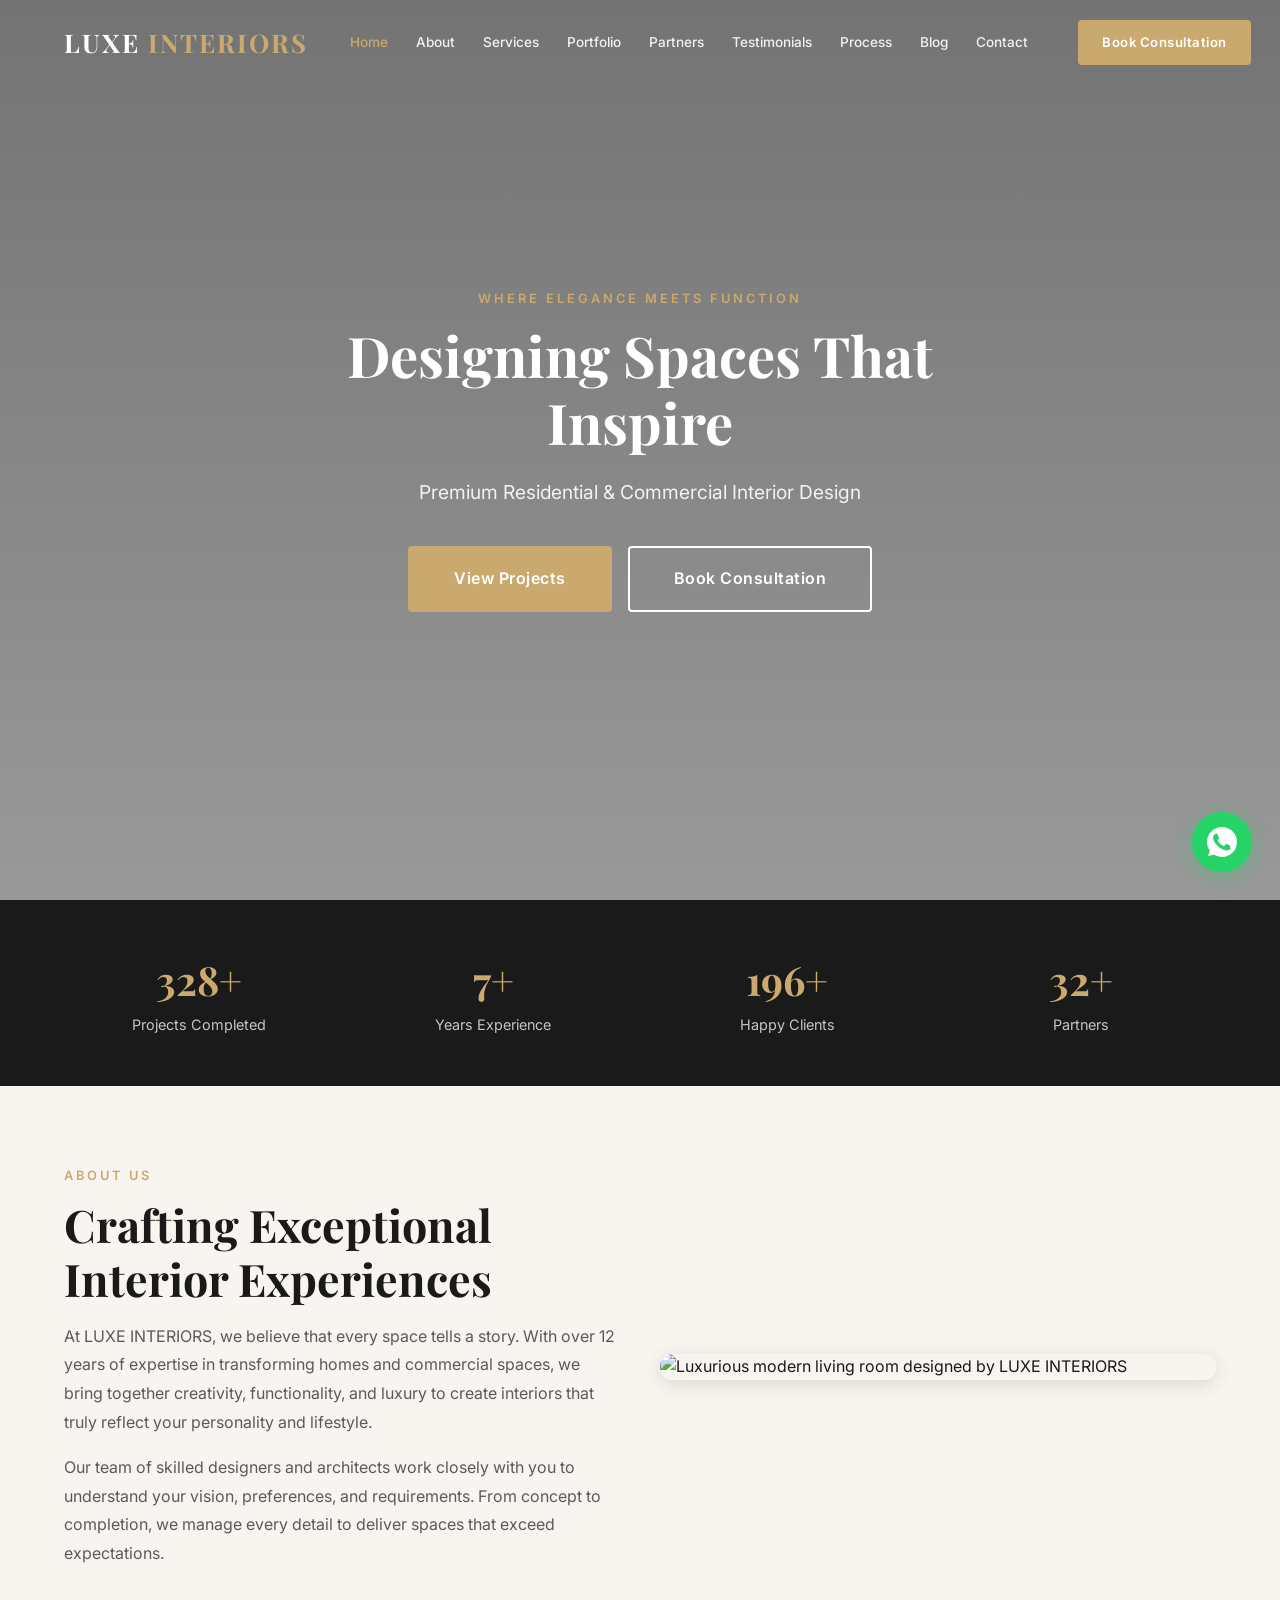
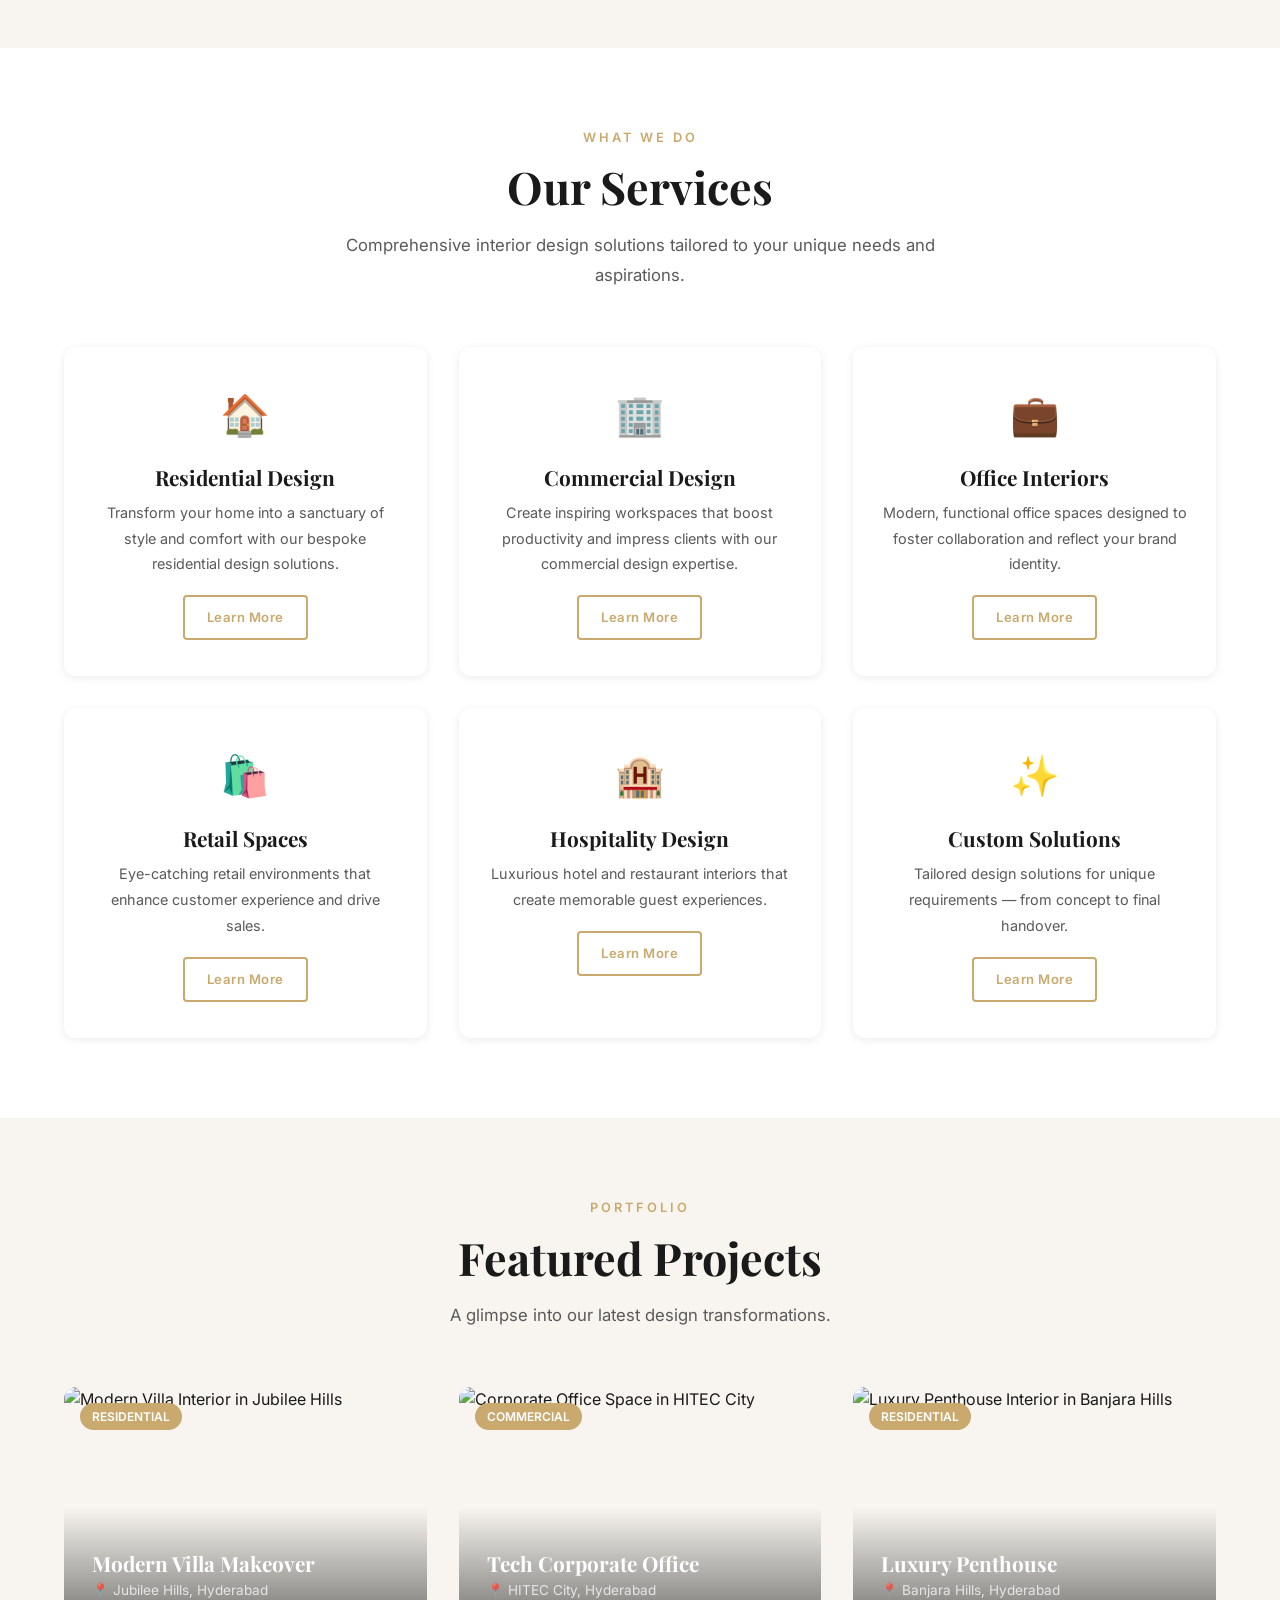
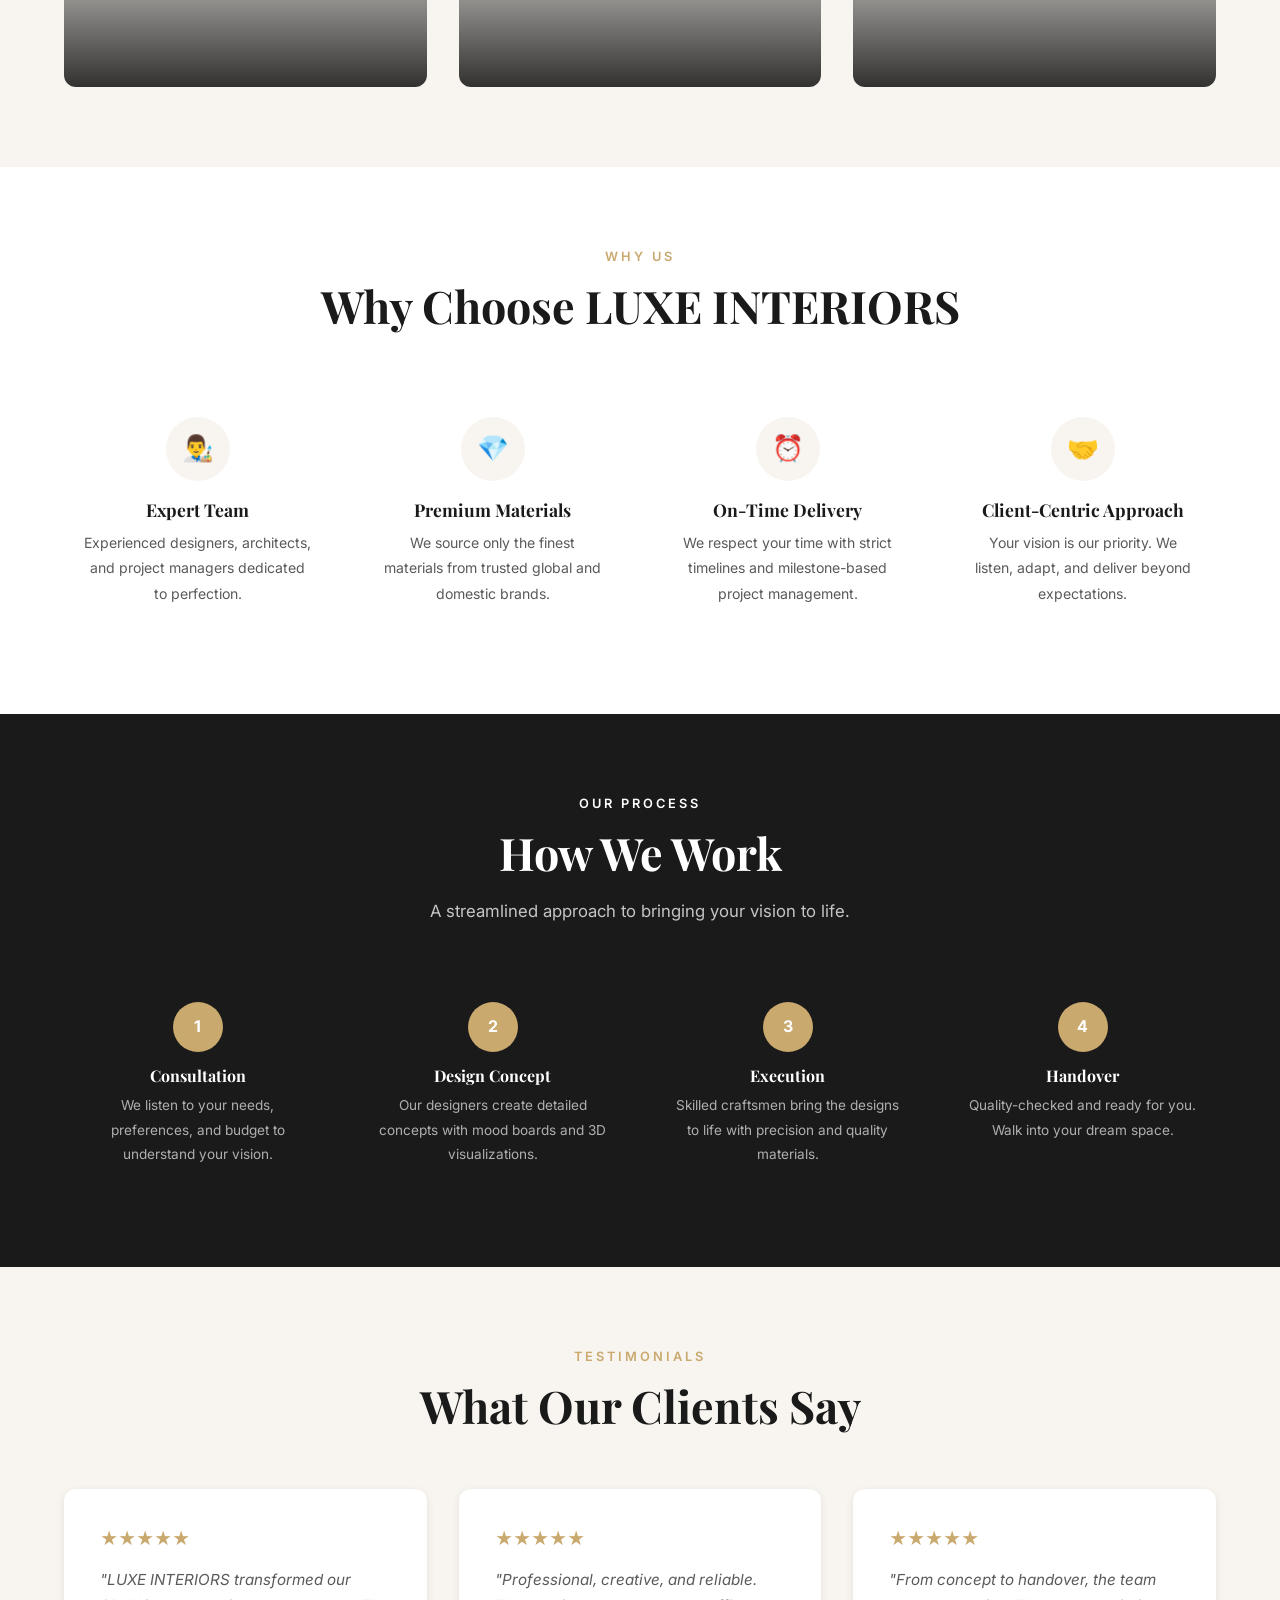
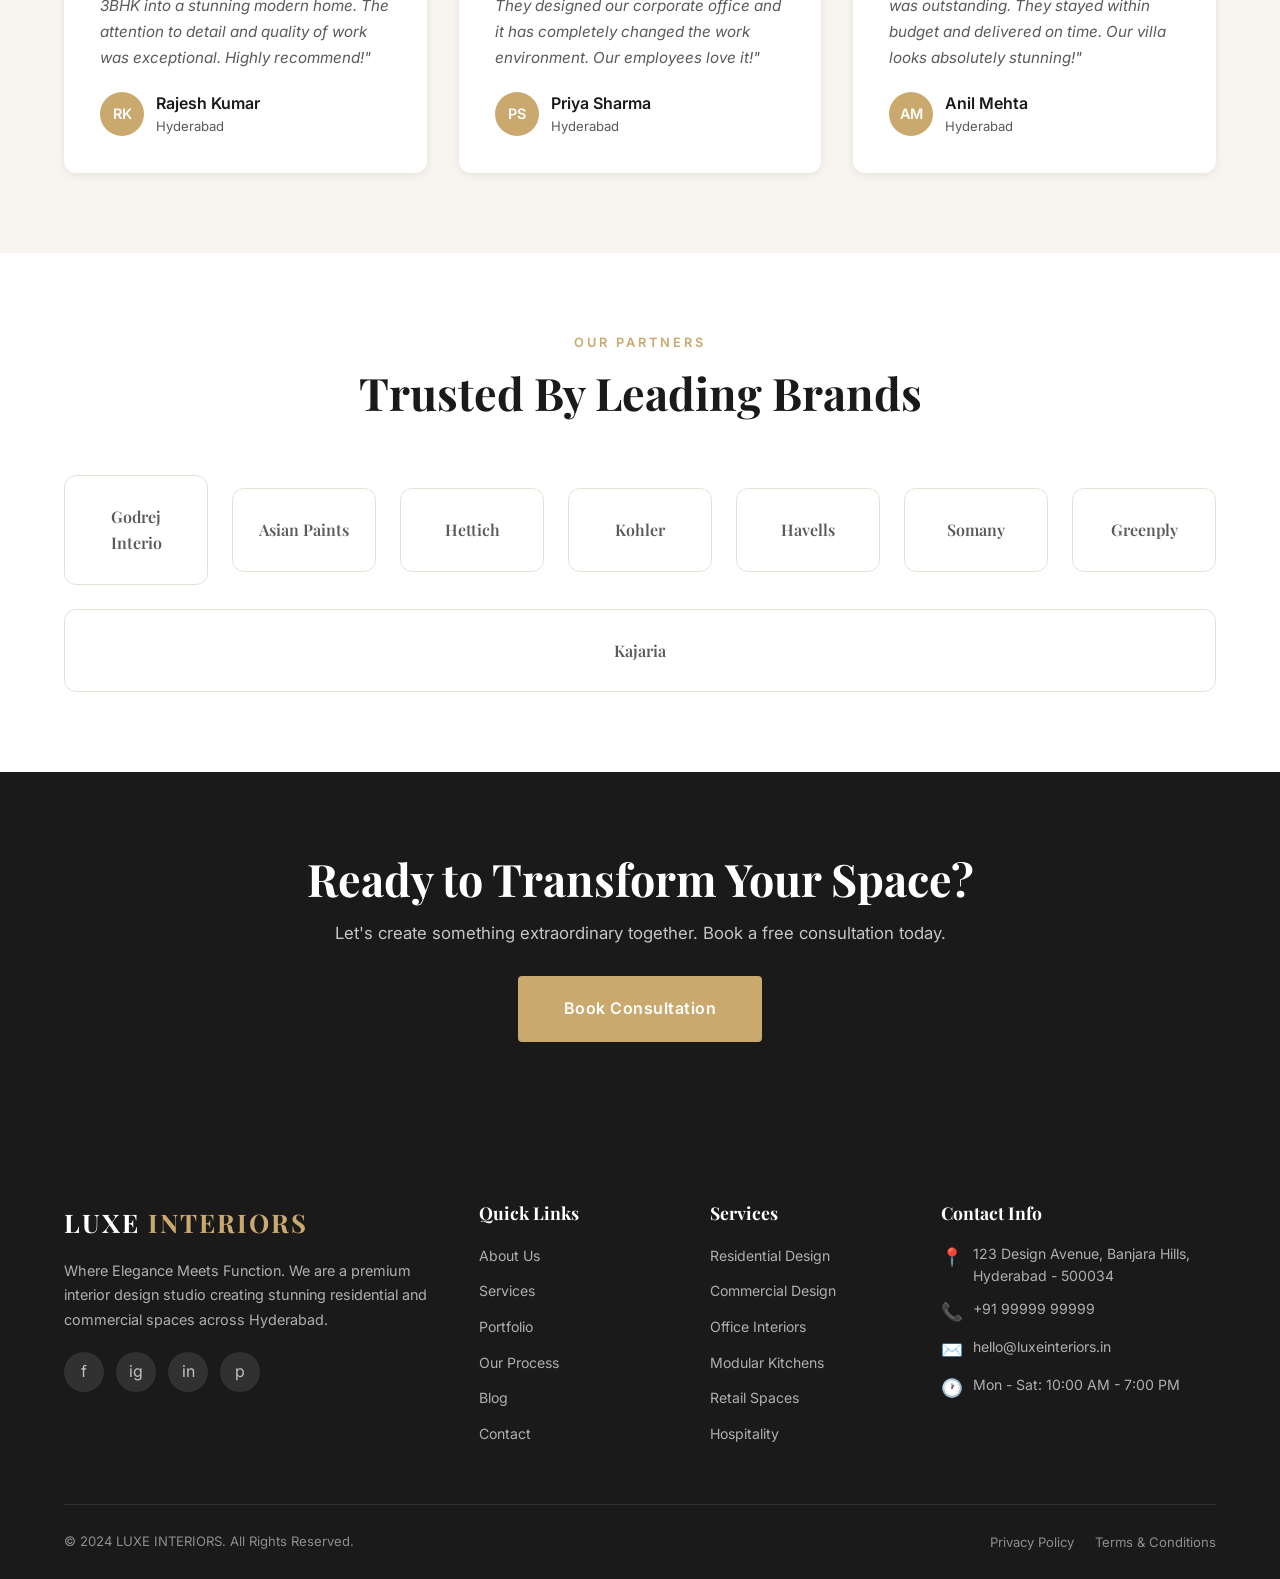
==== index.html @ 4fe80fe9 "initial files" ====
<!DOCTYPE html>
<html lang="en">
<head>
  <meta charset="UTF-8">
  <meta name="viewport" content="width=device-width, initial-scale=1.0">
  <title>LUXE INTERIORS — Premium Interior Design Studio</title>
  <meta name="description" content="LUXE INTERIORS — Premium residential and commercial interior design services in Hyderabad. Where Elegance Meets Function.">
  <meta property="og:title" content="LUXE INTERIORS — Premium Interior Design Studio">
  <meta property="og:description" content="Premium residential and commercial interior design services in Hyderabad. Where Elegance Meets Function.">
  <meta property="og:image" content="https://images.unsplash.com/photo-1600210492486-724fe5c67fb0?w=1200">
  <link rel="stylesheet" href="css/style.css">
  <link rel="stylesheet" href="css/animations.css">
</head>
<body>
  <!-- Header -->
  <header class="site-header">
    <div class="container header-inner">
      <a href="index.html" class="logo">LUXE <span>INTERIORS</span></a>
      <nav class="main-nav" id="mainNav">
        <a href="index.html" class="nav-link">Home</a>
        <a href="about.html" class="nav-link">About</a>
        <a href="services.html" class="nav-link">Services</a>
        <a href="portfolio.html" class="nav-link">Portfolio</a>
        <a href="partners.html" class="nav-link">Partners</a>
        <a href="testimonials.html" class="nav-link">Testimonials</a>
        <a href="process.html" class="nav-link">Process</a>
        <a href="blog.html" class="nav-link">Blog</a>
        <a href="contact.html" class="nav-link">Contact</a>
      </nav>
      <a href="book-consultation.html" class="btn btn-primary btn-sm nav-cta">Book Consultation</a>
      <div class="hamburger" id="hamburger">
        <span></span><span></span><span></span>
      </div>
    </div>
    <div class="nav-overlay" id="navOverlay"></div>
  </header>

  <main>
    <!-- Hero Section -->
    <section class="hero" style="background-image: url('https://images.unsplash.com/photo-1600210492486-724fe5c67fb0?w=1600&q=80');">
      <div class="hero-overlay"></div>
      <div class="hero-content">
        <span class="section-label">Where Elegance Meets Function</span>
        <h1>Designing Spaces That Inspire</h1>
        <p>Premium Residential & Commercial Interior Design</p>
        <div class="hero-btns">
          <a href="portfolio.html" class="btn btn-primary btn-lg">View Projects</a>
          <a href="book-consultation.html" class="btn btn-secondary btn-lg">Book Consultation</a>
        </div>
      </div>
    </section>

    <!-- Stats Bar -->
    <section class="stats-bar">
      <div class="container">
        <div class="stats-grid">
          <div class="stat-item fade-in">
            <span class="stat-number counter" data-target="500" data-suffix="+">0</span>
            <span class="stat-label">Projects Completed</span>
          </div>
          <div class="stat-item fade-in delay-1">
            <span class="stat-number counter" data-target="12" data-suffix="+">0</span>
            <span class="stat-label">Years Experience</span>
          </div>
          <div class="stat-item fade-in delay-2">
            <span class="stat-number counter" data-target="300" data-suffix="+">0</span>
            <span class="stat-label">Happy Clients</span>
          </div>
          <div class="stat-item fade-in delay-3">
            <span class="stat-number counter" data-target="50" data-suffix="+">0</span>
            <span class="stat-label">Partners</span>
          </div>
        </div>
      </div>
    </section>

    <!-- Company Intro -->
    <section class="section section--light">
      <div class="container">
        <div class="grid-2" style="align-items: center;">
          <div class="fade-in-left">
            <span class="section-label">About Us</span>
            <h2 class="section-title">Crafting Exceptional Interior Experiences</h2>
            <p style="margin-bottom: 16px;">At LUXE INTERIORS, we believe that every space tells a story. With over 12 years of expertise in transforming homes and commercial spaces, we bring together creativity, functionality, and luxury to create interiors that truly reflect your personality and lifestyle.</p>
            <p>Our team of skilled designers and architects work closely with you to understand your vision, preferences, and requirements. From concept to completion, we manage every detail to deliver spaces that exceed expectations.</p>
          </div>
          <div class="fade-in-right">
            <img src="https://images.unsplash.com/photo-1618221195710-dd6b41faaea6?w=800&q=80" alt="Luxurious modern living room designed by LUXE INTERIORS" style="border-radius: 12px; box-shadow: var(--shadow-md);">
          </div>
        </div>
      </div>
    </section>

    <!-- Services Overview -->
    <section class="section">
      <div class="container">
        <div class="section-header text-center fade-in">
          <span class="section-label">What We Do</span>
          <h2 class="section-title">Our Services</h2>
          <p class="section-subtitle" style="margin: 0 auto;">Comprehensive interior design solutions tailored to your unique needs and aspirations.</p>
        </div>
        <div class="grid-3">
          <div class="card service-card fade-in delay-1">
            <span class="icon">🏠</span>
            <h4>Residential Design</h4>
            <p>Transform your home into a sanctuary of style and comfort with our bespoke residential design solutions.</p>
            <a href="services.html" class="btn btn-outline btn-sm">Learn More</a>
          </div>
          <div class="card service-card fade-in delay-2">
            <span class="icon">🏢</span>
            <h4>Commercial Design</h4>
            <p>Create inspiring workspaces that boost productivity and impress clients with our commercial design expertise.</p>
            <a href="services.html" class="btn btn-outline btn-sm">Learn More</a>
          </div>
          <div class="card service-card fade-in delay-3">
            <span class="icon">💼</span>
            <h4>Office Interiors</h4>
            <p>Modern, functional office spaces designed to foster collaboration and reflect your brand identity.</p>
            <a href="services.html" class="btn btn-outline btn-sm">Learn More</a>
          </div>
          <div class="card service-card fade-in delay-1">
            <span class="icon">🛍️</span>
            <h4>Retail Spaces</h4>
            <p>Eye-catching retail environments that enhance customer experience and drive sales.</p>
            <a href="services.html" class="btn btn-outline btn-sm">Learn More</a>
          </div>
          <div class="card service-card fade-in delay-2">
            <span class="icon">🏨</span>
            <h4>Hospitality Design</h4>
            <p>Luxurious hotel and restaurant interiors that create memorable guest experiences.</p>
            <a href="services.html" class="btn btn-outline btn-sm">Learn More</a>
          </div>
          <div class="card service-card fade-in delay-3">
            <span class="icon">✨</span>
            <h4>Custom Solutions</h4>
            <p>Tailored design solutions for unique requirements — from concept to final handover.</p>
            <a href="services.html" class="btn btn-outline btn-sm">Learn More</a>
          </div>
        </div>
      </div>
    </section>

    <!-- Featured Projects -->
    <section class="section section--light">
      <div class="container">
        <div class="section-header text-center fade-in">
          <span class="section-label">Portfolio</span>
          <h2 class="section-title">Featured Projects</h2>
          <p class="section-subtitle" style="margin: 0 auto;">A glimpse into our latest design transformations.</p>
        </div>
        <div class="grid-3">
          <div class="portfolio-card fade-in delay-1">
            <img src="https://images.unsplash.com/photo-1600607687939-ce8a6c25118c?w=800&q=80" alt="Modern Villa Interior in Jubilee Hills">
            <div class="portfolio-overlay">
              <span class="badge">Residential</span>
              <h4>Modern Villa Makeover</h4>
              <span class="location">📍 Jubilee Hills, Hyderabad</span>
              <a href="portfolio.html" class="btn btn-primary btn-sm view-btn">View Details</a>
            </div>
          </div>
          <div class="portfolio-card fade-in delay-2">
            <img src="https://images.unsplash.com/photo-1497366216548-37526070297c?w=800&q=80" alt="Corporate Office Space in HITEC City">
            <div class="portfolio-overlay">
              <span class="badge">Commercial</span>
              <h4>Tech Corporate Office</h4>
              <span class="location">📍 HITEC City, Hyderabad</span>
              <a href="portfolio.html" class="btn btn-primary btn-sm view-btn">View Details</a>
            </div>
          </div>
          <div class="portfolio-card fade-in delay-3">
            <img src="https://images.unsplash.com/photo-1600566753190-17f0baa2a6c3?w=800&q=80" alt="Luxury Penthouse Interior in Banjara Hills">
            <div class="portfolio-overlay">
              <span class="badge">Residential</span>
              <h4>Luxury Penthouse</h4>
              <span class="location">📍 Banjara Hills, Hyderabad</span>
              <a href="portfolio.html" class="btn btn-primary btn-sm view-btn">View Details</a>
            </div>
          </div>
        </div>
      </div>
    </section>

    <!-- Why Choose Us -->
    <section class="section">
      <div class="container">
        <div class="section-header text-center fade-in">
          <span class="section-label">Why Us</span>
          <h2 class="section-title">Why Choose LUXE INTERIORS</h2>
        </div>
        <div class="grid-4">
          <div class="feature-item fade-in delay-1">
            <div class="icon">👨‍🎨</div>
            <h4>Expert Team</h4>
            <p>Experienced designers, architects, and project managers dedicated to perfection.</p>
          </div>
          <div class="feature-item fade-in delay-2">
            <div class="icon">💎</div>
            <h4>Premium Materials</h4>
            <p>We source only the finest materials from trusted global and domestic brands.</p>
          </div>
          <div class="feature-item fade-in delay-3">
            <div class="icon">⏰</div>
            <h4>On-Time Delivery</h4>
            <p>We respect your time with strict timelines and milestone-based project management.</p>
          </div>
          <div class="feature-item fade-in delay-4">
            <div class="icon">🤝</div>
            <h4>Client-Centric Approach</h4>
            <p>Your vision is our priority. We listen, adapt, and deliver beyond expectations.</p>
          </div>
        </div>
      </div>
    </section>

    <!-- Process Teaser -->
    <section class="section section--dark">
      <div class="container">
        <div class="section-header text-center fade-in">
          <span class="section-label">Our Process</span>
          <h2 class="section-title" style="color: #fff;">How We Work</h2>
          <p class="section-subtitle" style="margin: 0 auto; color: rgba(255,255,255,0.75);">A streamlined approach to bringing your vision to life.</p>
        </div>
        <div class="grid-4">
          <div class="process-step fade-in delay-1">
            <div class="step-number">1</div>
            <h4>Consultation</h4>
            <p>We listen to your needs, preferences, and budget to understand your vision.</p>
          </div>
          <div class="process-step fade-in delay-2">
            <div class="step-number">2</div>
            <h4>Design Concept</h4>
            <p>Our designers create detailed concepts with mood boards and 3D visualizations.</p>
          </div>
          <div class="process-step fade-in delay-3">
            <div class="step-number">3</div>
            <h4>Execution</h4>
            <p>Skilled craftsmen bring the designs to life with precision and quality materials.</p>
          </div>
          <div class="process-step fade-in delay-4">
            <div class="step-number">4</div>
            <h4>Handover</h4>
            <p>Quality-checked and ready for you. Walk into your dream space.</p>
          </div>
        </div>
      </div>
    </section>

    <!-- Testimonials -->
    <section class="section section--light">
      <div class="container">
        <div class="section-header text-center fade-in">
          <span class="section-label">Testimonials</span>
          <h2 class="section-title">What Our Clients Say</h2>
        </div>
        <div class="grid-3">
          <div class="card testimonial-card fade-in delay-1">
            <div class="stars">★★★★★</div>
            <p class="review-text">"LUXE INTERIORS transformed our 3BHK into a stunning modern home. The attention to detail and quality of work was exceptional. Highly recommend!"</p>
            <div class="client-info">
              <div class="client-avatar">RK</div>
              <div>
                <div class="client-name">Rajesh Kumar</div>
                <div class="client-city">Hyderabad</div>
              </div>
            </div>
          </div>
          <div class="card testimonial-card fade-in delay-2">
            <div class="stars">★★★★★</div>
            <p class="review-text">"Professional, creative, and reliable. They designed our corporate office and it has completely changed the work environment. Our employees love it!"</p>
            <div class="client-info">
              <div class="client-avatar">PS</div>
              <div>
                <div class="client-name">Priya Sharma</div>
                <div class="client-city">Hyderabad</div>
              </div>
            </div>
          </div>
          <div class="card testimonial-card fade-in delay-3">
            <div class="stars">★★★★★</div>
            <p class="review-text">"From concept to handover, the team was outstanding. They stayed within budget and delivered on time. Our villa looks absolutely stunning!"</p>
            <div class="client-info">
              <div class="client-avatar">AM</div>
              <div>
                <div class="client-name">Anil Mehta</div>
                <div class="client-city">Hyderabad</div>
              </div>
            </div>
          </div>
        </div>
      </div>
    </section>

    <!-- Partners Row -->
    <section class="section">
      <div class="container">
        <div class="section-header text-center fade-in">
          <span class="section-label">Our Partners</span>
          <h2 class="section-title">Trusted By Leading Brands</h2>
        </div>
        <div class="partners-row fade-in">
          <div class="partner-logo">Godrej Interio</div>
          <div class="partner-logo">Asian Paints</div>
          <div class="partner-logo">Hettich</div>
          <div class="partner-logo">Kohler</div>
          <div class="partner-logo">Havells</div>
          <div class="partner-logo">Somany</div>
          <div class="partner-logo">Greenply</div>
          <div class="partner-logo">Kajaria</div>
        </div>
      </div>
    </section>

    <!-- Final CTA -->
    <section class="cta-banner">
      <div class="container fade-in">
        <h2>Ready to Transform Your Space?</h2>
        <p>Let's create something extraordinary together. Book a free consultation today.</p>
        <a href="book-consultation.html" class="btn btn-primary btn-lg">Book Consultation</a>
      </div>
    </section>
  </main>

  <!-- Footer -->
  <footer class="site-footer">
    <div class="container">
      <div class="footer-grid">
        <div class="footer-col">
          <a href="index.html" class="logo" style="display:inline-block; margin-bottom:16px;">LUXE <span>INTERIORS</span></a>
          <p>Where Elegance Meets Function. We are a premium interior design studio creating stunning residential and commercial spaces across Hyderabad.</p>
          <div class="social-links">
            <a href="#" aria-label="Facebook">f</a>
            <a href="#" aria-label="Instagram">ig</a>
            <a href="#" aria-label="LinkedIn">in</a>
            <a href="#" aria-label="Pinterest">p</a>
          </div>
        </div>
        <div class="footer-col">
          <h4>Quick Links</h4>
          <ul>
            <li><a href="about.html">About Us</a></li>
            <li><a href="services.html">Services</a></li>
            <li><a href="portfolio.html">Portfolio</a></li>
            <li><a href="process.html">Our Process</a></li>
            <li><a href="blog.html">Blog</a></li>
            <li><a href="contact.html">Contact</a></li>
          </ul>
        </div>
        <div class="footer-col">
          <h4>Services</h4>
          <ul>
            <li><a href="services.html">Residential Design</a></li>
            <li><a href="services.html">Commercial Design</a></li>
            <li><a href="services.html">Office Interiors</a></li>
            <li><a href="services.html">Modular Kitchens</a></li>
            <li><a href="services.html">Retail Spaces</a></li>
            <li><a href="services.html">Hospitality</a></li>
          </ul>
        </div>
        <div class="footer-col">
          <h4>Contact Info</h4>
          <ul class="footer-contact">
            <li><span class="icon">📍</span> 123 Design Avenue, Banjara Hills, Hyderabad - 500034</li>
            <li><span class="icon">📞</span> +91 99999 99999</li>
            <li><span class="icon">✉️</span> hello@luxeinteriors.in</li>
            <li><span class="icon">🕐</span> Mon - Sat: 10:00 AM - 7:00 PM</li>
          </ul>
        </div>
      </div>
      <div class="footer-bottom">
        <p>&copy; 2024 LUXE INTERIORS. All Rights Reserved.</p>
        <div>
          <a href="#">Privacy Policy</a> &nbsp;|&nbsp; <a href="#">Terms & Conditions</a>
        </div>
      </div>
    </div>
  </footer>

  <!-- WhatsApp Float -->
  <a href="https://wa.me/919999999999?text=Hello%2C%20I'm%20interested%20in%20your%20interior%20design%20services%20and%20would%20like%20to%20schedule%20a%20consultation." class="whatsapp-float" target="_blank" rel="noopener" aria-label="Chat on WhatsApp">
    <svg viewBox="0 0 32 32" xmlns="http://www.w3.org/2000/svg"><path d="M16.004 0h-.008C7.174 0 0 7.176 0 16c0 3.5 1.128 6.744 3.046 9.378L1.054 31.29l6.118-1.958A15.9 15.9 0 0016.004 32C24.826 32 32 24.822 32 16S24.826 0 16.004 0zm9.312 22.594c-.39 1.1-1.932 2.014-3.168 2.28-.846.18-1.95.324-5.67-1.218-4.762-1.972-7.828-6.81-8.066-7.124-.228-.314-1.924-2.562-1.924-4.888 0-2.326 1.218-3.47 1.65-3.942.39-.426 1.024-.618 1.63-.618.196 0 .372.01.53.018.468.02.702.048 1.01.782.39.918 1.338 3.264 1.454 3.502.118.238.236.554.078.868-.148.324-.278.468-.516.74-.238.272-.464.48-.702.774-.216.256-.46.53-.196.998.264.46 1.174 1.936 2.52 3.136 1.734 1.544 3.196 2.024 3.648 2.252.352.176.77.148 1.044-.138.346-.362.774-.962 1.21-1.554.31-.424.702-.478 1.092-.324.396.148 2.506 1.18 2.936 1.396.43.216.716.324.82.504.104.18.104 1.05-.286 2.15z"/></svg>
  </a>

  <script src="js/main.js"></script>
</body>
</html>
---- css/style.css ----
/* ============================================================
   LUXE INTERIORS — Global Stylesheet
   ============================================================ */

/* Google Fonts */
@import url('https://fonts.googleapis.com/css2?family=Playfair+Display:ital,wght@0,400;0,600;0,700;1,400&family=Inter:wght@300;400;500;600;700&display=swap');

/* ============================================================
   CSS Custom Properties
   ============================================================ */
:root {
  --color-white: #FFFFFF;
  --color-primary-text: #1a1a1a;
  --color-secondary-text: #5a5a5a;
  --color-accent: #C9A96E;
  --color-accent-dark: #b8924f;
  --color-light-bg: #F8F5F0;
  --color-dark-bg: #1a1a1a;
  --color-dark-bg-2: #2a2a2a;
  --color-border: #e8e0d5;
  --color-success: #2d7a47;
  --color-error: #c0392b;

  --font-heading: 'Playfair Display', serif;
  --font-body: 'Inter', sans-serif;

  --shadow-sm: 0 2px 8px rgba(0,0,0,0.08);
  --shadow-md: 0 4px 20px rgba(0,0,0,0.12);
  --shadow-lg: 0 8px 40px rgba(0,0,0,0.16);

  --radius-sm: 4px;
  --radius-md: 12px;
  --radius-lg: 20px;

  --transition: all 0.3s ease;
  --transition-slow: all 0.5s ease;

  --section-padding: 80px 0;
  --section-padding-mobile: 50px 0;

  --container-max: 1200px;
  --container-padding: 0 24px;
}

/* ============================================================
   Reset & Normalize
   ============================================================ */
*, *::before, *::after {
  box-sizing: border-box;
  margin: 0;
  padding: 0;
}

html {
  scroll-behavior: smooth;
  font-size: 16px;
}

body {
  font-family: var(--font-body);
  color: var(--color-primary-text);
  background-color: var(--color-white);
  line-height: 1.6;
  -webkit-font-smoothing: antialiased;
  -moz-osx-font-smoothing: grayscale;
}

img {
  max-width: 100%;
  height: auto;
  display: block;
}

a {
  text-decoration: none;
  color: inherit;
  transition: var(--transition);
}

ul, ol {
  list-style: none;
}

button {
  cursor: pointer;
  border: none;
  background: none;
  font-family: var(--font-body);
}

input, textarea, select {
  font-family: var(--font-body);
}

/* ============================================================
   Typography
   ============================================================ */
h1, h2, h3, h4, h5, h6 {
  font-family: var(--font-heading);
  line-height: 1.2;
  color: var(--color-primary-text);
}

h1 { font-size: clamp(2.2rem, 5vw, 3.5rem); }
h2 { font-size: clamp(1.8rem, 3.5vw, 2.8rem); }
h3 { font-size: clamp(1.3rem, 2.5vw, 1.8rem); }
h4 { font-size: 1.3rem; }
h5 { font-size: 1.1rem; }

p {
  color: var(--color-secondary-text);
  line-height: 1.8;
}

.section-label {
  font-family: var(--font-body);
  font-size: 0.8rem;
  font-weight: 600;
  letter-spacing: 3px;
  text-transform: uppercase;
  color: var(--color-accent);
  display: block;
  margin-bottom: 12px;
}

.section-title {
  font-family: var(--font-heading);
  margin-bottom: 16px;
}

.section-subtitle {
  font-size: 1.05rem;
  color: var(--color-secondary-text);
  max-width: 600px;
  line-height: 1.8;
}

.text-center {
  text-align: center;
}

.text-white {
  color: var(--color-white) !important;
}

.text-accent {
  color: var(--color-accent);
}

/* ============================================================
   Layout Utilities
   ============================================================ */
.container {
  max-width: var(--container-max);
  margin: 0 auto;
  padding: var(--container-padding);
}

.section {
  padding: var(--section-padding);
}

.section--light {
  background-color: var(--color-light-bg);
}

.section--dark {
  background-color: var(--color-dark-bg);
}

.section--dark h1,
.section--dark h2,
.section--dark h3,
.section--dark h4,
.section--dark p,
.section--dark .section-label {
  color: var(--color-white);
}

.section--dark p {
  color: rgba(255,255,255,0.75);
}

.section-header {
  margin-bottom: 56px;
}

.grid-2 { display: grid; grid-template-columns: repeat(2, 1fr); gap: 40px; }
.grid-3 { display: grid; grid-template-columns: repeat(3, 1fr); gap: 32px; }
.grid-4 { display: grid; grid-template-columns: repeat(4, 1fr); gap: 28px; }
.grid-6 { display: grid; grid-template-columns: repeat(6, 1fr); gap: 24px; }

.flex { display: flex; }
.flex-center { display: flex; align-items: center; justify-content: center; }
.flex-between { display: flex; align-items: center; justify-content: space-between; }

/* ============================================================
   Buttons
   ============================================================ */
.btn {
  display: inline-flex;
  align-items: center;
  gap: 8px;
  padding: 14px 32px;
  border-radius: var(--radius-sm);
  font-size: 0.9rem;
  font-weight: 600;
  letter-spacing: 0.5px;
  transition: var(--transition);
  cursor: pointer;
  border: 2px solid transparent;
  text-align: center;
  white-space: nowrap;
}

.btn-primary {
  background-color: var(--color-accent);
  color: var(--color-white);
  border-color: var(--color-accent);
}

.btn-primary:hover {
  background-color: var(--color-accent-dark);
  border-color: var(--color-accent-dark);
  transform: translateY(-2px);
  box-shadow: 0 6px 20px rgba(201,169,110,0.35);
}

.btn-secondary {
  background-color: transparent;
  color: var(--color-white);
  border-color: var(--color-white);
}

.btn-secondary:hover {
  background-color: var(--color-white);
  color: var(--color-primary-text);
  transform: translateY(-2px);
}

.btn-outline {
  background-color: transparent;
  color: var(--color-accent);
  border-color: var(--color-accent);
}

.btn-outline:hover {
  background-color: var(--color-accent);
  color: var(--color-white);
  transform: translateY(-2px);
}

.btn-dark {
  background-color: var(--color-dark-bg);
  color: var(--color-white);
  border-color: var(--color-dark-bg);
}

.btn-dark:hover {
  background-color: var(--color-dark-bg-2);
  transform: translateY(-2px);
}

.btn-sm {
  padding: 10px 22px;
  font-size: 0.82rem;
}

.btn-lg {
  padding: 18px 44px;
  font-size: 1rem;
}

/* ============================================================
   Header & Navigation
   ============================================================ */
.site-header {
  position: fixed;
  top: 0;
  left: 0;
  right: 0;
  z-index: 1000;
  padding: 20px 0;
  transition: var(--transition);
  background-color: transparent;
}

.site-header.scrolled {
  background-color: var(--color-white);
  padding: 14px 0;
  box-shadow: var(--shadow-md);
}

.site-header.scrolled .logo {
  color: var(--color-primary-text);
}

.site-header.scrolled .nav-link {
  color: var(--color-primary-text);
}

.site-header.scrolled .nav-link:hover {
  color: var(--color-accent);
}

.header-inner {
  display: flex;
  align-items: center;
  justify-content: space-between;
  gap: 32px;
}

.logo {
  font-family: var(--font-heading);
  font-size: 1.6rem;
  font-weight: 700;
  color: var(--color-white);
  letter-spacing: 2px;
  transition: var(--transition);
  flex-shrink: 0;
}

.logo span {
  color: var(--color-accent);
}

.main-nav {
  display: flex;
  align-items: center;
  gap: 8px;
}

.nav-link {
  font-size: 0.85rem;
  font-weight: 500;
  color: rgba(255,255,255,0.9);
  padding: 6px 10px;
  border-radius: 4px;
  transition: var(--transition);
  white-space: nowrap;
}

.nav-link:hover,
.nav-link.active {
  color: var(--color-accent);
}

.nav-cta {
  margin-left: 8px;
  flex-shrink: 0;
}

.hamburger {
  display: none;
  flex-direction: column;
  gap: 5px;
  cursor: pointer;
  padding: 4px;
  z-index: 1001;
}

.hamburger span {
  display: block;
  width: 25px;
  height: 2px;
  background-color: var(--color-white);
  transition: var(--transition);
  border-radius: 2px;
}

.site-header.scrolled .hamburger span {
  background-color: var(--color-primary-text);
}

.hamburger.open span:nth-child(1) {
  transform: translateY(7px) rotate(45deg);
}

.hamburger.open span:nth-child(2) {
  opacity: 0;
}

.hamburger.open span:nth-child(3) {
  transform: translateY(-7px) rotate(-45deg);
}

/* Mobile Nav */
@media (max-width: 1024px) {
  .hamburger { display: flex; }
  .nav-cta { display: none; }

  .main-nav {
    position: fixed;
    top: 0;
    right: -100%;
    width: min(320px, 85vw);
    height: 100vh;
    background-color: var(--color-white);
    flex-direction: column;
    align-items: flex-start;
    padding: 80px 32px 40px;
    gap: 4px;
    box-shadow: -4px 0 30px rgba(0,0,0,0.15);
    transition: right 0.35s ease;
    z-index: 999;
    overflow-y: auto;
  }

  .main-nav.open {
    right: 0;
  }

  .nav-link {
    color: var(--color-primary-text);
    font-size: 1rem;
    padding: 12px 8px;
    width: 100%;
    border-bottom: 1px solid var(--color-border);
  }

  .nav-overlay {
    display: none;
    position: fixed;
    inset: 0;
    background: rgba(0,0,0,0.5);
    z-index: 998;
  }

  .nav-overlay.open {
    display: block;
  }
}

/* ============================================================
   Hero Sections
   ============================================================ */
.hero {
  position: relative;
  min-height: 100vh;
  display: flex;
  align-items: center;
  justify-content: center;
  text-align: center;
  background-size: cover;
  background-position: center;
  background-repeat: no-repeat;
}

.hero-overlay {
  position: absolute;
  inset: 0;
  background: linear-gradient(180deg, rgba(0,0,0,0.55) 0%, rgba(0,0,0,0.4) 100%);
}

.hero-content {
  position: relative;
  z-index: 2;
  max-width: 800px;
  padding: 0 24px;
}

.hero-content h1 {
  color: var(--color-white);
  margin-bottom: 20px;
  font-weight: 700;
}

.hero-content p {
  color: rgba(255,255,255,0.9);
  font-size: 1.2rem;
  margin-bottom: 36px;
}

.hero-btns {
  display: flex;
  gap: 16px;
  justify-content: center;
  flex-wrap: wrap;
}

/* Page Hero — smaller for inner pages */
.page-hero {
  min-height: 50vh;
}

/* ============================================================
   Cards
   ============================================================ */
.card {
  background-color: var(--color-white);
  border-radius: var(--radius-md);
  box-shadow: var(--shadow-sm);
  transition: var(--transition);
  overflow: hidden;
}

.card:hover {
  transform: translateY(-6px);
  box-shadow: var(--shadow-md);
}

.card-img {
  width: 100%;
  height: 240px;
  object-fit: cover;
}

.card-body {
  padding: 28px;
}

.card-body h3 {
  margin-bottom: 12px;
}

.card-body p {
  margin-bottom: 16px;
  font-size: 0.92rem;
}

/* Service Card */
.service-card {
  padding: 36px 28px;
  text-align: center;
}

.service-card .icon {
  font-size: 2.5rem;
  margin-bottom: 18px;
  display: block;
}

.service-card h4 {
  margin-bottom: 10px;
}

.service-card p {
  font-size: 0.9rem;
  margin-bottom: 18px;
}

/* ============================================================
   Stats Bar
   ============================================================ */
.stats-bar {
  background-color: var(--color-dark-bg);
  padding: 48px 0;
}

.stats-grid {
  display: grid;
  grid-template-columns: repeat(4, 1fr);
  gap: 24px;
  text-align: center;
}

.stat-item .stat-number {
  font-family: var(--font-heading);
  font-size: 2.5rem;
  font-weight: 700;
  color: var(--color-accent);
  display: block;
}

.stat-item .stat-label {
  font-size: 0.9rem;
  color: rgba(255,255,255,0.75);
  margin-top: 6px;
}

/* ============================================================
   Testimonials
   ============================================================ */
.testimonial-card {
  padding: 36px;
}

.testimonial-card .stars {
  color: var(--color-accent);
  font-size: 1.1rem;
  margin-bottom: 14px;
}

.testimonial-card .review-text {
  font-style: italic;
  margin-bottom: 20px;
  font-size: 0.95rem;
  line-height: 1.7;
}

.testimonial-card .client-info {
  display: flex;
  align-items: center;
  gap: 12px;
}

.testimonial-card .client-avatar {
  width: 44px;
  height: 44px;
  border-radius: 50%;
  background-color: var(--color-accent);
  color: var(--color-white);
  display: flex;
  align-items: center;
  justify-content: center;
  font-weight: 600;
  font-size: 0.9rem;
}

.testimonial-card .client-name {
  font-weight: 600;
  color: var(--color-primary-text);
}

.testimonial-card .client-city {
  font-size: 0.82rem;
  color: var(--color-secondary-text);
}

/* ============================================================
   Portfolio
   ============================================================ */
.portfolio-card {
  position: relative;
  border-radius: var(--radius-md);
  overflow: hidden;
  cursor: pointer;
}

.portfolio-card img {
  width: 100%;
  height: 300px;
  object-fit: cover;
  transition: transform 0.5s ease;
}

.portfolio-card:hover img {
  transform: scale(1.05);
}

.portfolio-overlay {
  position: absolute;
  inset: 0;
  background: linear-gradient(180deg, transparent 40%, rgba(0,0,0,0.8) 100%);
  display: flex;
  flex-direction: column;
  justify-content: flex-end;
  padding: 28px;
  transition: var(--transition);
}

.portfolio-card:hover .portfolio-overlay {
  background: linear-gradient(180deg, rgba(0,0,0,0.2) 0%, rgba(0,0,0,0.85) 100%);
}

.portfolio-overlay h4 {
  color: var(--color-white);
  margin-bottom: 4px;
}

.portfolio-overlay .location {
  color: rgba(255,255,255,0.75);
  font-size: 0.85rem;
}

.portfolio-overlay .badge {
  position: absolute;
  top: 16px;
  left: 16px;
  background-color: var(--color-accent);
  color: var(--color-white);
  padding: 4px 12px;
  border-radius: 20px;
  font-size: 0.75rem;
  font-weight: 600;
  text-transform: uppercase;
}

.portfolio-overlay .view-btn {
  opacity: 0;
  transform: translateY(10px);
  transition: var(--transition);
  margin-top: 12px;
}

.portfolio-card:hover .view-btn {
  opacity: 1;
  transform: translateY(0);
}

/* ============================================================
   Filter Tabs
   ============================================================ */
.filter-tabs {
  display: flex;
  flex-wrap: wrap;
  gap: 10px;
  margin-bottom: 40px;
  justify-content: center;
}

.filter-tab {
  padding: 10px 22px;
  border: 1px solid var(--color-border);
  border-radius: 30px;
  font-size: 0.85rem;
  font-weight: 500;
  color: var(--color-secondary-text);
  cursor: pointer;
  transition: var(--transition);
}

.filter-tab:hover,
.filter-tab.active {
  background-color: var(--color-accent);
  border-color: var(--color-accent);
  color: var(--color-white);
}

/* ============================================================
   Timeline
   ============================================================ */
.timeline {
  position: relative;
  padding: 20px 0;
}

.timeline::before {
  content: '';
  position: absolute;
  left: 50%;
  top: 0;
  bottom: 0;
  width: 2px;
  background-color: var(--color-border);
  transform: translateX(-50%);
}

.timeline-item {
  display: flex;
  align-items: flex-start;
  margin-bottom: 48px;
  position: relative;
}

.timeline-item:nth-child(odd) {
  flex-direction: row-reverse;
  text-align: right;
}

.timeline-content {
  width: 45%;
  padding: 24px;
  background-color: var(--color-white);
  border-radius: var(--radius-md);
  box-shadow: var(--shadow-sm);
}

.timeline-content h4 {
  margin-bottom: 8px;
  color: var(--color-accent);
}

.timeline-number {
  position: absolute;
  left: 50%;
  transform: translateX(-50%);
  width: 40px;
  height: 40px;
  border-radius: 50%;
  background-color: var(--color-accent);
  color: var(--color-white);
  display: flex;
  align-items: center;
  justify-content: center;
  font-weight: 700;
  font-size: 0.9rem;
  z-index: 2;
}

/* ============================================================
   Partners
   ============================================================ */
.partner-logo {
  display: flex;
  align-items: center;
  justify-content: center;
  padding: 28px 20px;
  background-color: var(--color-white);
  border-radius: var(--radius-md);
  border: 1px solid var(--color-border);
  font-family: var(--font-heading);
  font-size: 1rem;
  font-weight: 600;
  color: var(--color-secondary-text);
  transition: var(--transition);
  text-align: center;
}

.partner-logo:hover {
  border-color: var(--color-accent);
  color: var(--color-accent);
  transform: translateY(-4px);
  box-shadow: var(--shadow-sm);
}

/* ============================================================
   Forms
   ============================================================ */
.form-group {
  margin-bottom: 22px;
}

.form-group label {
  display: block;
  font-size: 0.88rem;
  font-weight: 500;
  margin-bottom: 6px;
  color: var(--color-primary-text);
}

.form-group label .required {
  color: var(--color-error);
}

.form-control {
  width: 100%;
  padding: 14px 16px;
  border: 1px solid var(--color-border);
  border-radius: var(--radius-sm);
  font-size: 0.92rem;
  transition: var(--transition);
  background-color: var(--color-white);
}

.form-control:focus {
  outline: none;
  border-color: var(--color-accent);
  box-shadow: 0 0 0 3px rgba(201,169,110,0.15);
}

.form-control.error {
  border-color: var(--color-error);
}

.error-message {
  font-size: 0.8rem;
  color: var(--color-error);
  margin-top: 4px;
  display: none;
}

.error-message.visible {
  display: block;
}

textarea.form-control {
  min-height: 130px;
  resize: vertical;
}

.radio-group {
  display: flex;
  gap: 20px;
  padding: 8px 0;
}

.radio-group label {
  display: flex;
  align-items: center;
  gap: 8px;
  cursor: pointer;
  font-weight: 400;
}

.radio-group input[type="radio"] {
  accent-color: var(--color-accent);
  width: 16px;
  height: 16px;
}

.form-actions {
  display: flex;
  gap: 12px;
  flex-wrap: wrap;
  margin-top: 28px;
}

.success-message {
  padding: 20px 24px;
  background-color: #d4edda;
  border: 1px solid #c3e6cb;
  border-radius: var(--radius-sm);
  color: var(--color-success);
  font-weight: 500;
  display: none;
  margin-top: 20px;
}

.success-message.visible {
  display: block;
}

/* ============================================================
   Footer
   ============================================================ */
.site-footer {
  background-color: var(--color-dark-bg);
  padding: 80px 0 0;
}

.footer-grid {
  display: grid;
  grid-template-columns: 2fr 1fr 1fr 1.5fr;
  gap: 48px;
  margin-bottom: 48px;
}

.footer-col h4 {
  color: var(--color-white);
  margin-bottom: 20px;
  font-size: 1.1rem;
}

.footer-col p {
  color: rgba(255,255,255,0.65);
  font-size: 0.9rem;
  line-height: 1.7;
}

.footer-col ul li {
  margin-bottom: 10px;
}

.footer-col ul li a {
  color: rgba(255,255,255,0.65);
  font-size: 0.88rem;
  transition: var(--transition);
}

.footer-col ul li a:hover {
  color: var(--color-accent);
  padding-left: 4px;
}

.footer-contact li {
  display: flex;
  gap: 10px;
  align-items: flex-start;
  margin-bottom: 14px;
  color: rgba(255,255,255,0.65);
  font-size: 0.88rem;
}

.footer-contact li .icon {
  color: var(--color-accent);
  font-size: 1.1rem;
}

.social-links {
  display: flex;
  gap: 12px;
  margin-top: 20px;
}

.social-links a {
  width: 40px;
  height: 40px;
  border-radius: 50%;
  background-color: rgba(255,255,255,0.1);
  display: flex;
  align-items: center;
  justify-content: center;
  color: rgba(255,255,255,0.7);
  font-size: 1rem;
  transition: var(--transition);
}

.social-links a:hover {
  background-color: var(--color-accent);
  color: var(--color-white);
  transform: translateY(-2px);
}

.footer-bottom {
  border-top: 1px solid rgba(255,255,255,0.1);
  padding: 24px 0;
  display: flex;
  justify-content: space-between;
  align-items: center;
  flex-wrap: wrap;
  gap: 16px;
}

.footer-bottom p {
  color: rgba(255,255,255,0.5);
  font-size: 0.82rem;
}

.footer-bottom a {
  color: rgba(255,255,255,0.5);
  font-size: 0.82rem;
}

.footer-bottom a:hover {
  color: var(--color-accent);
}

/* ============================================================
   WhatsApp Floating Button
   ============================================================ */
.whatsapp-float {
  position: fixed;
  bottom: 28px;
  right: 28px;
  width: 60px;
  height: 60px;
  border-radius: 50%;
  background-color: #25D366;
  box-shadow: 0 4px 20px rgba(37, 211, 102, 0.4);
  display: flex;
  align-items: center;
  justify-content: center;
  z-index: 999;
  transition: var(--transition);
}

.whatsapp-float:hover {
  transform: scale(1.1);
  box-shadow: 0 6px 28px rgba(37, 211, 102, 0.55);
}

.whatsapp-float svg {
  width: 30px;
  height: 30px;
  fill: #FFFFFF;
}

/* ============================================================
   Modal / Lightbox
   ============================================================ */
.modal-overlay {
  position: fixed;
  inset: 0;
  background: rgba(0,0,0,0.8);
  z-index: 2000;
  display: none;
  align-items: center;
  justify-content: center;
  padding: 24px;
}

.modal-overlay.active {
  display: flex;
}

.modal {
  background-color: var(--color-white);
  border-radius: var(--radius-md);
  max-width: 800px;
  width: 100%;
  max-height: 90vh;
  overflow-y: auto;
  padding: 40px;
  position: relative;
}

.modal-close {
  position: absolute;
  top: 16px;
  right: 16px;
  width: 36px;
  height: 36px;
  border-radius: 50%;
  background-color: var(--color-light-bg);
  display: flex;
  align-items: center;
  justify-content: center;
  font-size: 1.3rem;
  cursor: pointer;
  transition: var(--transition);
}

.modal-close:hover {
  background-color: var(--color-accent);
  color: var(--color-white);
}

.modal-gallery {
  display: grid;
  grid-template-columns: repeat(3, 1fr);
  gap: 8px;
  margin-bottom: 24px;
}

.modal-gallery img {
  width: 100%;
  height: 150px;
  object-fit: cover;
  border-radius: 8px;
}

.modal h3 {
  margin-bottom: 16px;
}

.modal .detail-row {
  display: flex;
  gap: 24px;
  flex-wrap: wrap;
  margin-top: 16px;
}

.modal .detail-item {
  flex: 1;
  min-width: 150px;
}

.modal .detail-item h5 {
  color: var(--color-accent);
  margin-bottom: 6px;
  font-family: var(--font-body);
  text-transform: uppercase;
  font-size: 0.75rem;
  letter-spacing: 1px;
}

.modal .detail-item p {
  font-size: 0.9rem;
}

/* ============================================================
   Carousel
   ============================================================ */
.carousel {
  position: relative;
  overflow: hidden;
  border-radius: var(--radius-md);
  background-color: var(--color-white);
  box-shadow: var(--shadow-md);
  padding: 48px;
  margin-bottom: 48px;
}

.carousel-slides {
  display: flex;
  transition: transform 0.5s ease;
}

.carousel-slide {
  min-width: 100%;
  text-align: center;
  padding: 0 24px;
}

.carousel-slide .stars {
  color: var(--color-accent);
  font-size: 1.2rem;
  margin-bottom: 16px;
}

.carousel-slide .review-text {
  font-size: 1.1rem;
  font-style: italic;
  color: var(--color-secondary-text);
  line-height: 1.8;
  max-width: 700px;
  margin: 0 auto 20px;
}

.carousel-slide .client-name {
  font-weight: 600;
  color: var(--color-primary-text);
}

.carousel-slide .client-city {
  font-size: 0.85rem;
  color: var(--color-secondary-text);
}

.carousel-dots {
  display: flex;
  justify-content: center;
  gap: 8px;
  margin-top: 24px;
}

.carousel-dots .dot {
  width: 10px;
  height: 10px;
  border-radius: 50%;
  background-color: var(--color-border);
  cursor: pointer;
  transition: var(--transition);
}

.carousel-dots .dot.active {
  background-color: var(--color-accent);
  transform: scale(1.2);
}

/* ============================================================
   Blog Cards
   ============================================================ */
.blog-card .card-img {
  height: 200px;
}

.blog-card .card-meta {
  display: flex;
  gap: 12px;
  align-items: center;
  margin-bottom: 12px;
  font-size: 0.82rem;
}

.blog-card .card-meta .badge {
  background-color: var(--color-light-bg);
  color: var(--color-accent);
  padding: 4px 10px;
  border-radius: 20px;
  font-weight: 600;
  font-size: 0.75rem;
  text-transform: uppercase;
}

.blog-card .card-meta .date {
  color: var(--color-secondary-text);
}

.blog-card h3 {
  font-size: 1.15rem;
  margin-bottom: 10px;
}

.blog-card .read-more {
  color: var(--color-accent);
  font-weight: 600;
  font-size: 0.88rem;
  display: inline-flex;
  align-items: center;
  gap: 4px;
}

.blog-card .read-more:hover {
  gap: 8px;
}

/* ============================================================
   CTA Banner
   ============================================================ */
.cta-banner {
  background-color: var(--color-dark-bg);
  padding: 80px 0;
  text-align: center;
}

.cta-banner h2 {
  color: var(--color-white);
  margin-bottom: 12px;
}

.cta-banner p {
  color: rgba(255,255,255,0.75);
  margin-bottom: 28px;
  font-size: 1.05rem;
}

/* ============================================================
   Contact / Booking
   ============================================================ */
.contact-grid {
  display: grid;
  grid-template-columns: 1fr 1.5fr;
  gap: 48px;
}

.contact-info h3 {
  margin-bottom: 24px;
}

.contact-info .info-item {
  display: flex;
  gap: 14px;
  align-items: flex-start;
  margin-bottom: 22px;
}

.contact-info .info-item .icon {
  width: 40px;
  height: 40px;
  background-color: var(--color-light-bg);
  border-radius: 50%;
  display: flex;
  align-items: center;
  justify-content: center;
  color: var(--color-accent);
  font-size: 1.1rem;
  flex-shrink: 0;
}

.contact-info .info-item h5 {
  font-family: var(--font-body);
  font-weight: 600;
  margin-bottom: 4px;
}

.contact-info .info-item p {
  font-size: 0.88rem;
}

.map-embed {
  border-radius: var(--radius-md);
  overflow: hidden;
  margin-top: 24px;
  border: 1px solid var(--color-border);
}

.map-embed iframe {
  width: 100%;
  height: 250px;
  border: none;
}

.form-card {
  background-color: var(--color-white);
  padding: 40px;
  border-radius: var(--radius-md);
  box-shadow: var(--shadow-md);
}

/* ============================================================
   Team Grid
   ============================================================ */
.team-card {
  text-align: center;
}

.team-card img {
  width: 160px;
  height: 160px;
  border-radius: 50%;
  object-fit: cover;
  margin: 0 auto 16px;
  border: 3px solid var(--color-light-bg);
}

.team-card h4 {
  margin-bottom: 4px;
  font-size: 1.05rem;
}

.team-card p {
  font-size: 0.85rem;
  color: var(--color-accent);
}

/* ============================================================
   About - Mission/Vision
   ============================================================ */
.values-card {
  padding: 36px 28px;
  text-align: center;
}

.values-card .icon {
  font-size: 2.2rem;
  margin-bottom: 16px;
  display: block;
}

.values-card h4 {
  margin-bottom: 12px;
}

/* ============================================================
   Why Choose Us
   ============================================================ */
.feature-item {
  text-align: center;
  padding: 28px 20px;
}

.feature-item .icon {
  width: 64px;
  height: 64px;
  margin: 0 auto 18px;
  background-color: var(--color-light-bg);
  border-radius: 50%;
  display: flex;
  align-items: center;
  justify-content: center;
  font-size: 1.6rem;
}

.feature-item h4 {
  margin-bottom: 10px;
  font-size: 1.1rem;
}

.feature-item p {
  font-size: 0.88rem;
}

/* ============================================================
   Process Teaser
   ============================================================ */
.process-step {
  text-align: center;
  padding: 20px;
}

.process-step .step-number {
  width: 50px;
  height: 50px;
  border-radius: 50%;
  background-color: var(--color-accent);
  color: var(--color-white);
  display: flex;
  align-items: center;
  justify-content: center;
  font-weight: 700;
  margin: 0 auto 14px;
  font-size: 1rem;
}

.process-step h4 {
  color: var(--color-white);
  font-size: 1rem;
  margin-bottom: 8px;
}

.process-step p {
  color: rgba(255,255,255,0.65);
  font-size: 0.85rem;
}

/* ============================================================
   Partners Row (Home)
   ============================================================ */
.partners-row {
  display: flex;
  flex-wrap: wrap;
  gap: 24px;
  justify-content: center;
  align-items: center;
}

.partners-row .partner-logo {
  min-width: 140px;
  flex: 1;
}

/* ============================================================
   Responsive
   ============================================================ */
@media (max-width: 1200px) {
  .footer-grid {
    grid-template-columns: 1fr 1fr;
  }
}

@media (max-width: 768px) {
  .section { padding: var(--section-padding-mobile); }

  .grid-2,
  .grid-3,
  .grid-4,
  .grid-6 {
    grid-template-columns: 1fr;
  }

  .stats-grid {
    grid-template-columns: repeat(2, 1fr);
    gap: 32px;
  }

  .footer-grid {
    grid-template-columns: 1fr;
    gap: 32px;
  }

  .footer-bottom {
    flex-direction: column;
    text-align: center;
  }

  .contact-grid {
    grid-template-columns: 1fr;
  }

  .timeline::before {
    left: 20px;
  }

  .timeline-item,
  .timeline-item:nth-child(odd) {
    flex-direction: column;
    padding-left: 56px;
    text-align: left;
  }

  .timeline-content {
    width: 100%;
  }

  .timeline-number {
    left: 20px;
    transform: translateX(-50%);
  }

  .hero-content h1 {
    font-size: 2rem;
  }

  .carousel {
    padding: 32px 20px;
  }

  .modal {
    padding: 24px;
  }

  .modal-gallery {
    grid-template-columns: 1fr;
  }
}

@media (min-width: 769px) and (max-width: 1200px) {
  .grid-4 {
    grid-template-columns: repeat(2, 1fr);
  }
  .grid-6 {
    grid-template-columns: repeat(3, 1fr);
  }
}
---- css/animations.css ----
/* ============================================================
   LUXE INTERIORS — Animations
   ============================================================ */

/* Fade-in on scroll */
.fade-in {
  opacity: 0;
  transform: translateY(30px);
  transition: opacity 0.7s ease, transform 0.7s ease;
}

.fade-in.visible {
  opacity: 1;
  transform: translateY(0);
}

.fade-in-left {
  opacity: 0;
  transform: translateX(-30px);
  transition: opacity 0.7s ease, transform 0.7s ease;
}

.fade-in-left.visible {
  opacity: 1;
  transform: translateX(0);
}

.fade-in-right {
  opacity: 0;
  transform: translateX(30px);
  transition: opacity 0.7s ease, transform 0.7s ease;
}

.fade-in-right.visible {
  opacity: 1;
  transform: translateX(0);
}

/* Scale-in */
.scale-in {
  opacity: 0;
  transform: scale(0.9);
  transition: opacity 0.6s ease, transform 0.6s ease;
}

.scale-in.visible {
  opacity: 1;
  transform: scale(1);
}

/* Staggered delay */
.delay-1 { transition-delay: 0.1s; }
.delay-2 { transition-delay: 0.2s; }
.delay-3 { transition-delay: 0.3s; }
.delay-4 { transition-delay: 0.4s; }
.delay-5 { transition-delay: 0.5s; }
.delay-6 { transition-delay: 0.6s; }
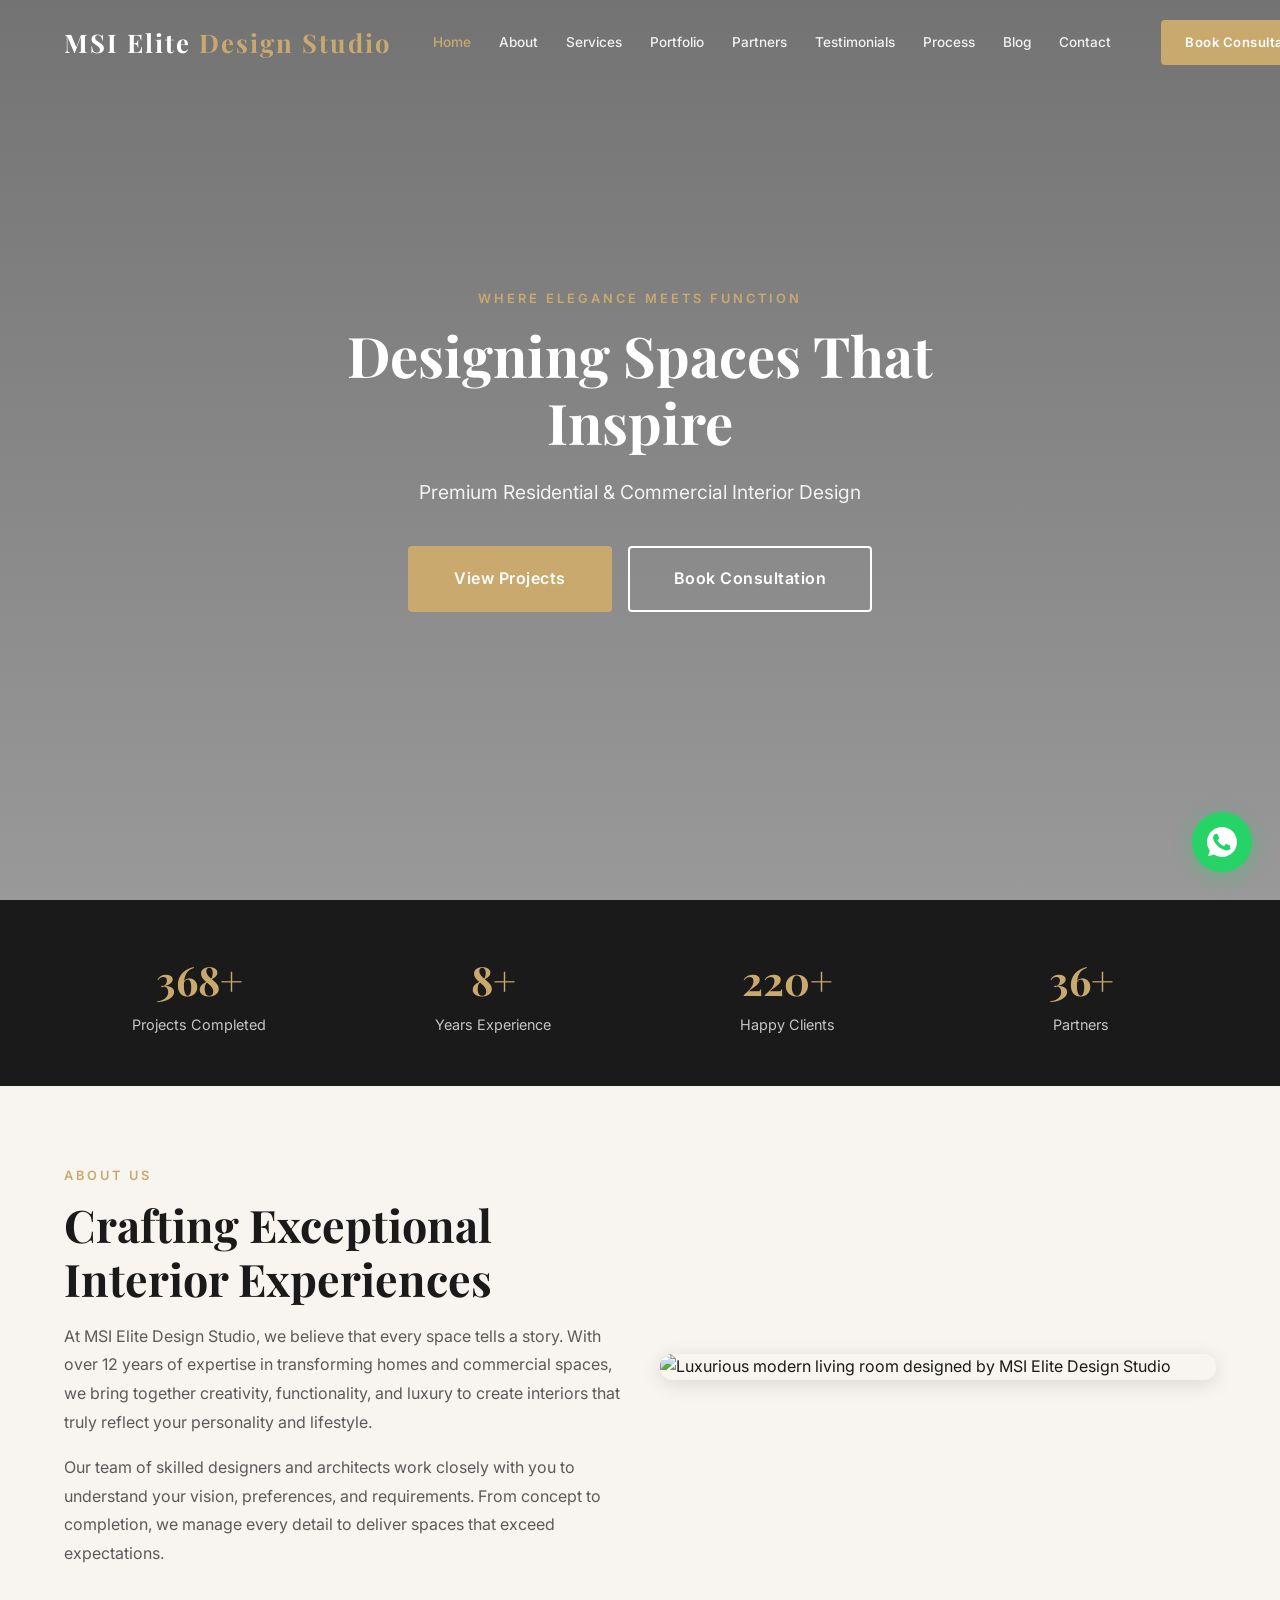
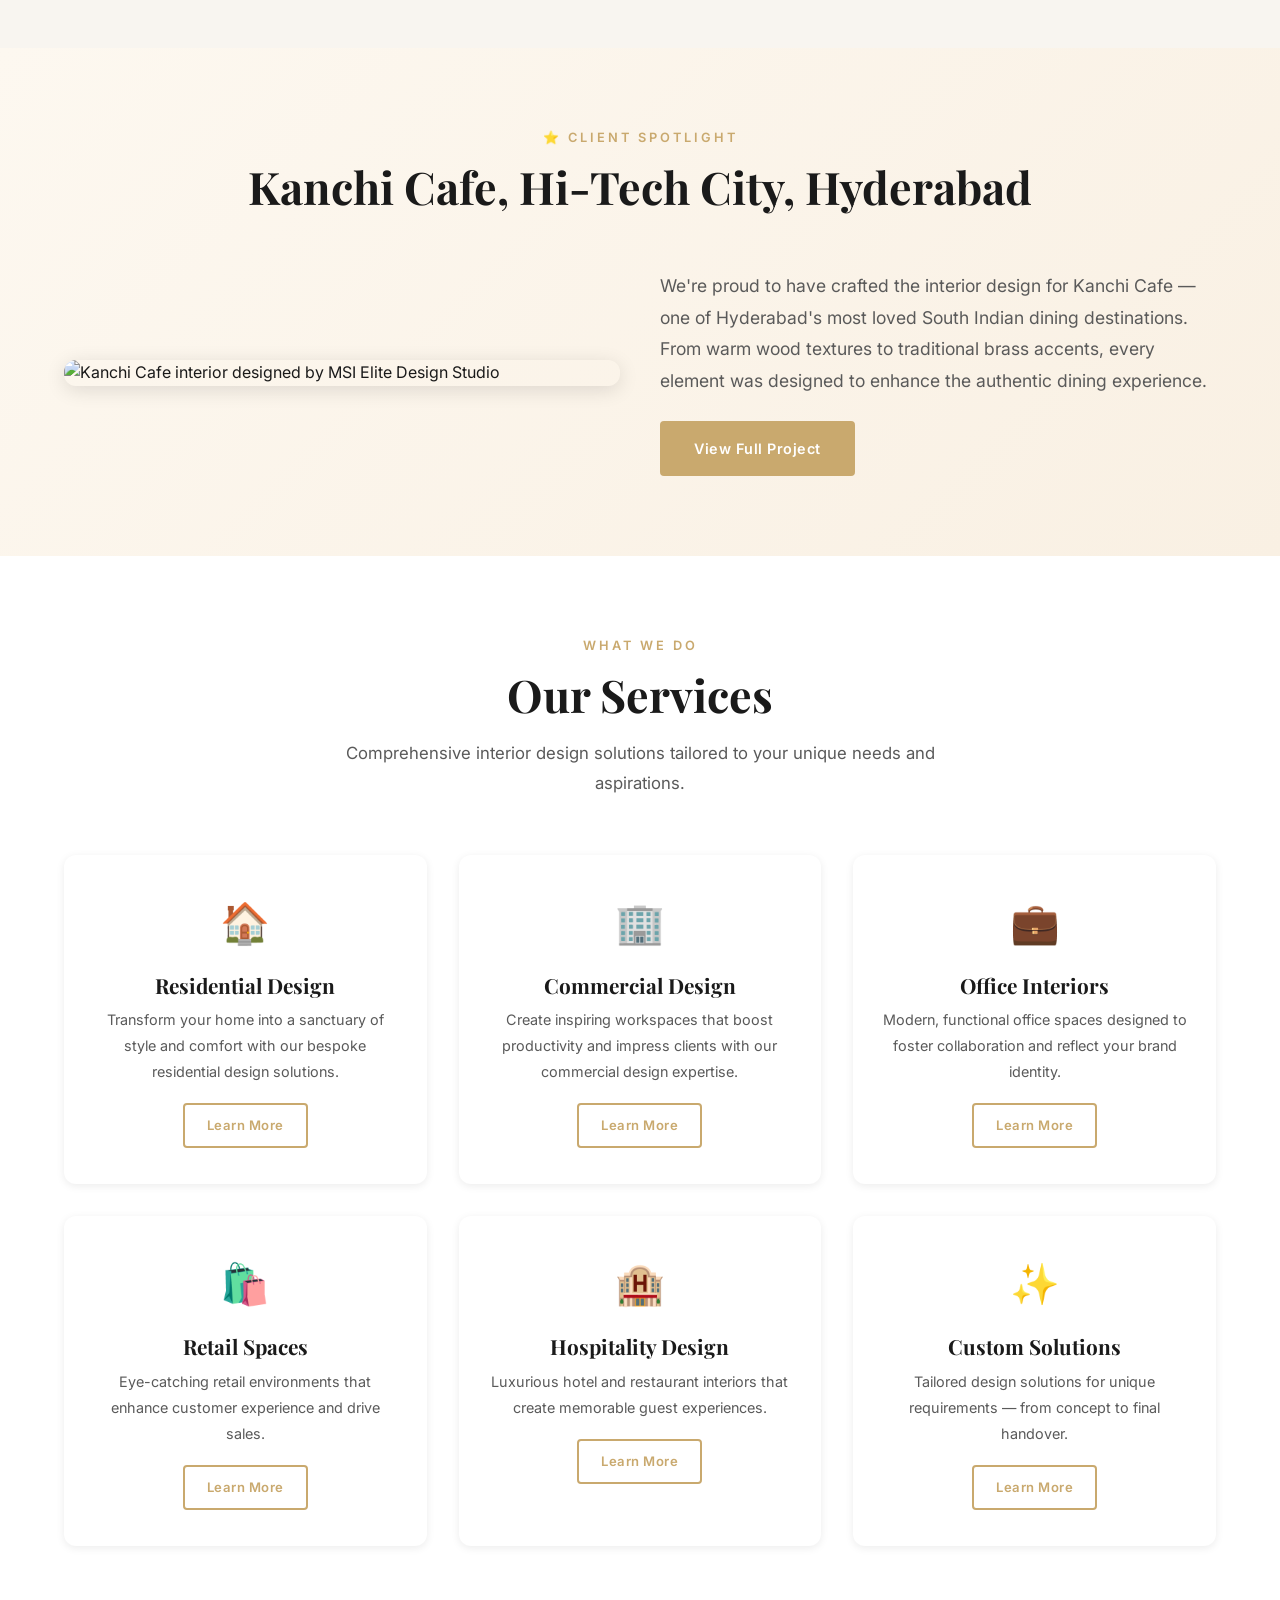
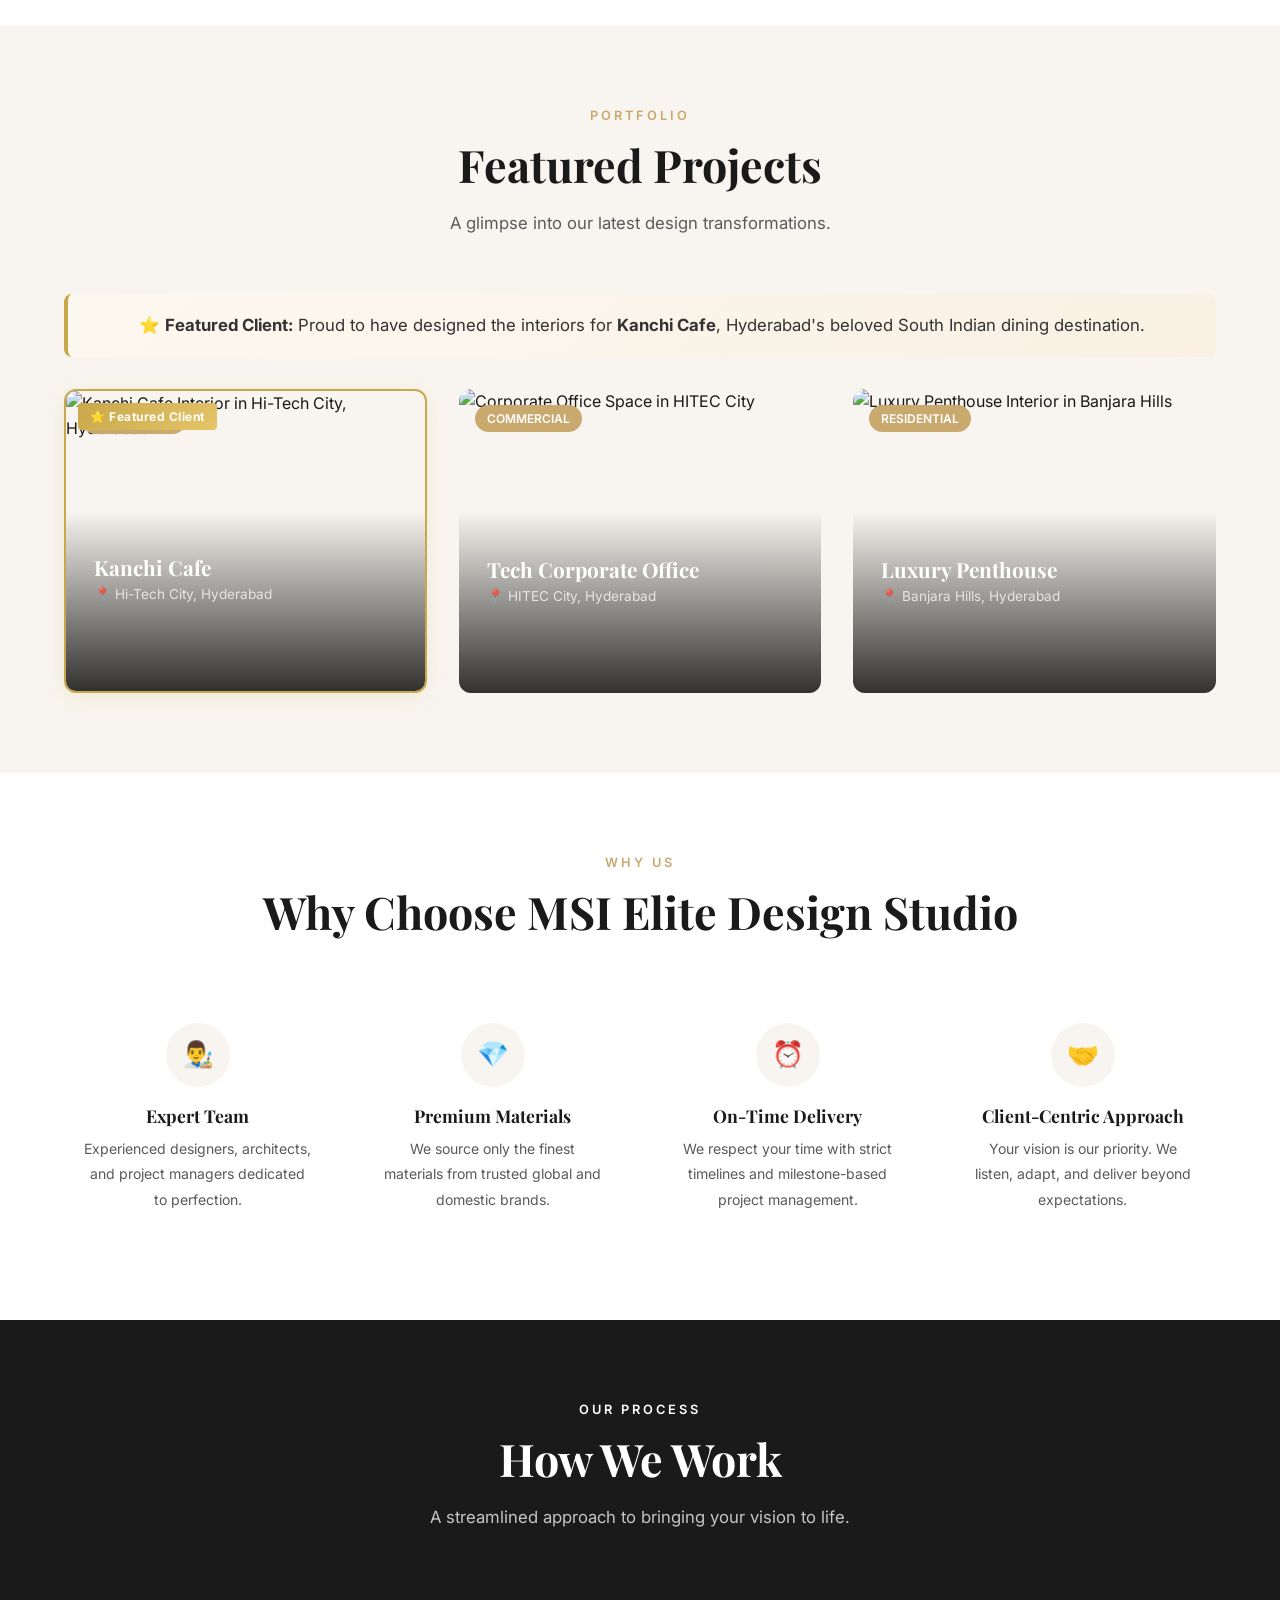
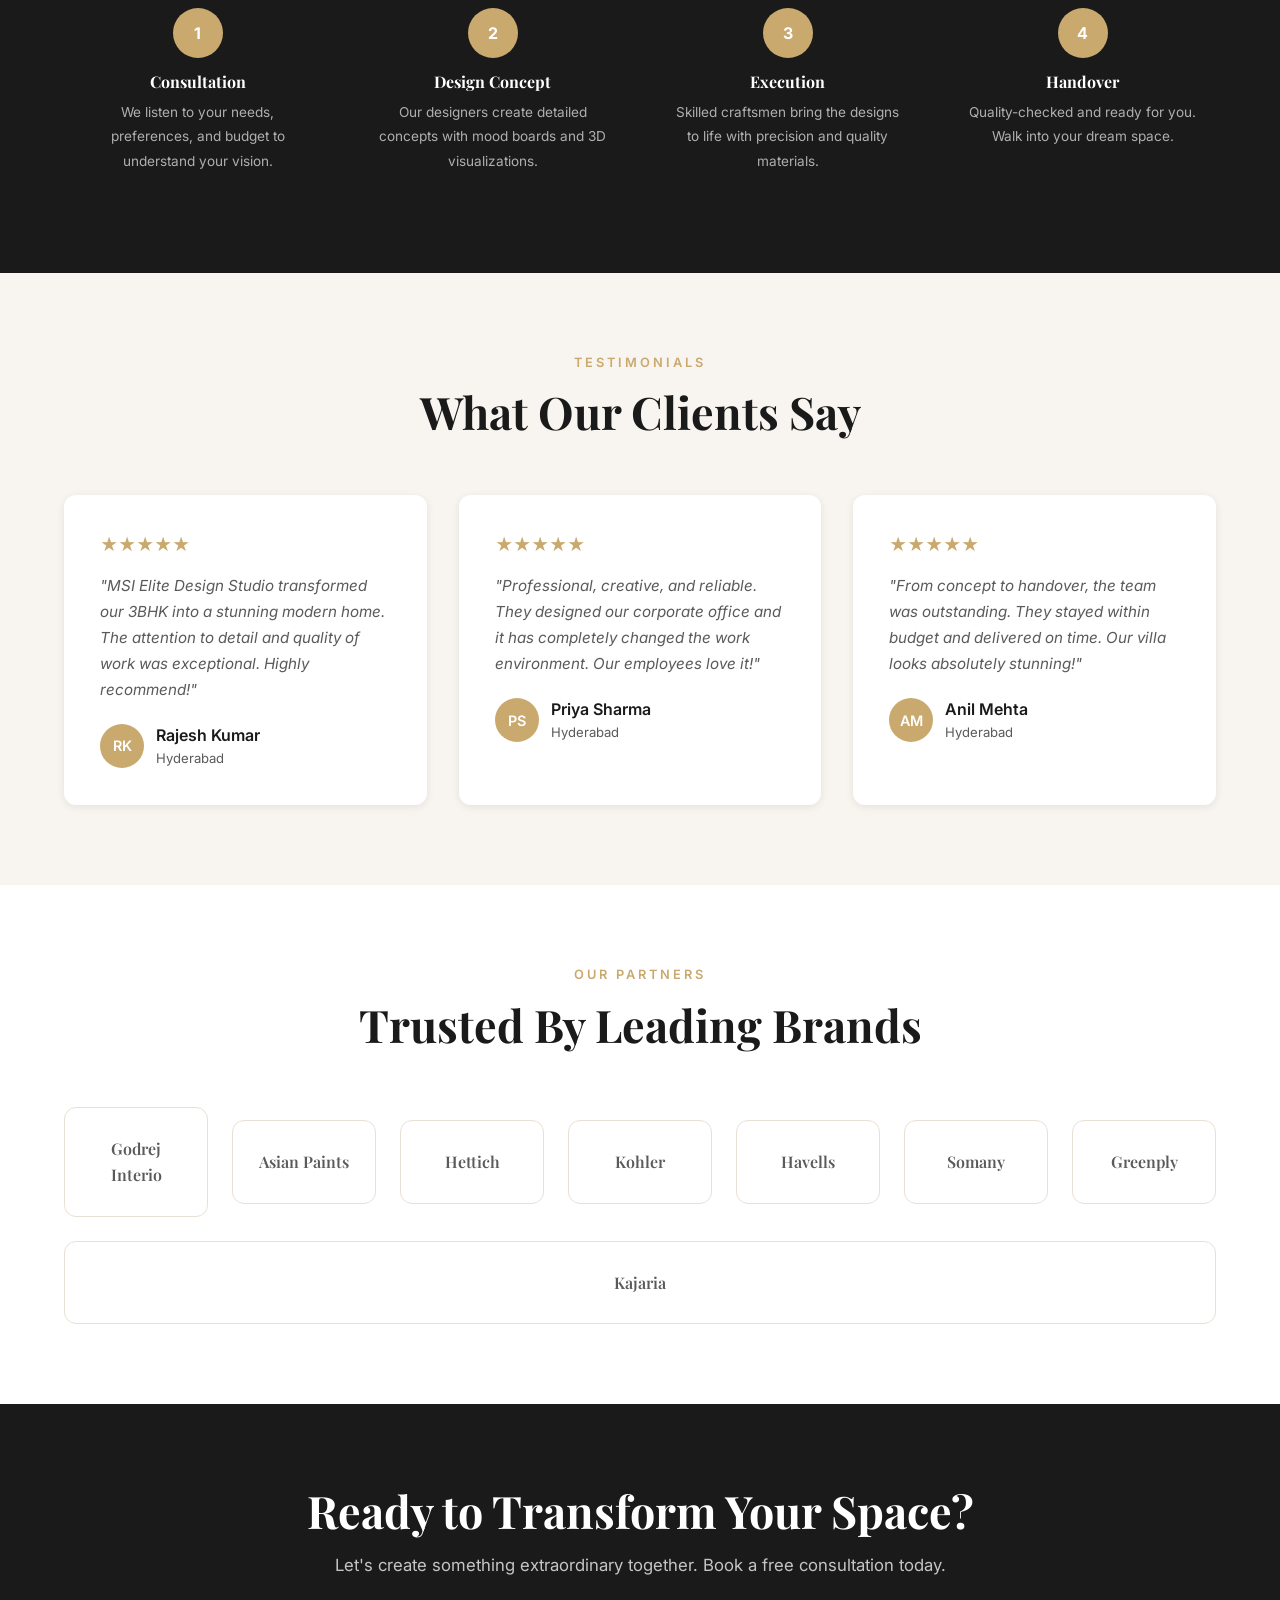
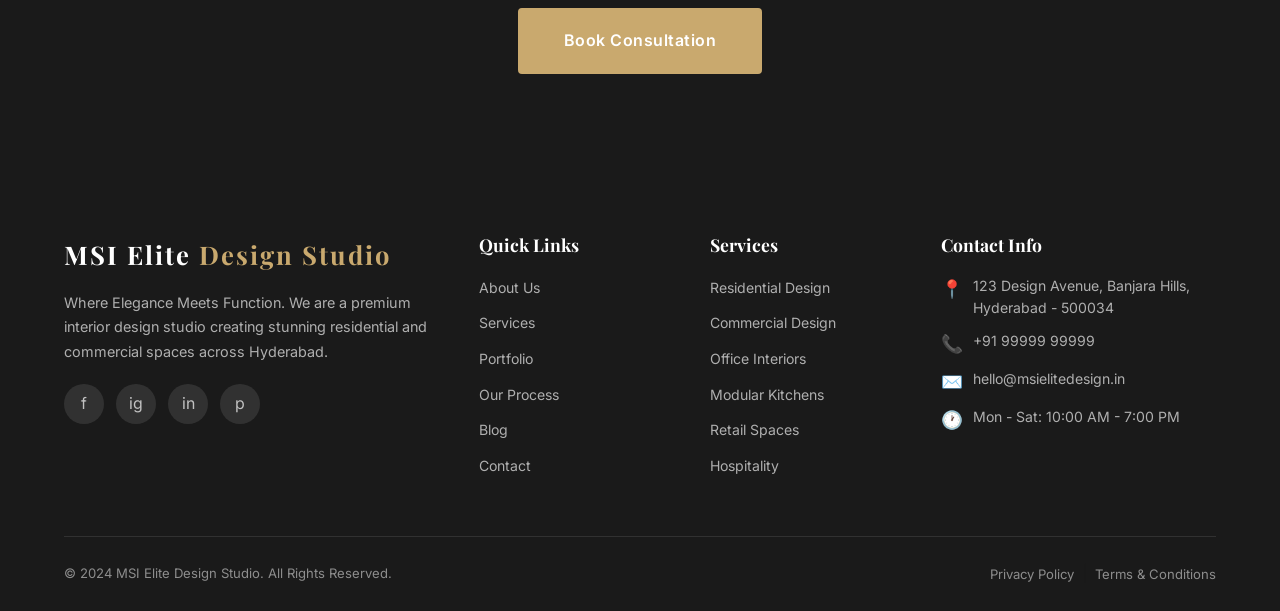
==== commit 282db6f6: "changing the naming" ====
--- a/index.html
+++ b/index.html
@@ -3,9 +3,9 @@
 <head>
   <meta charset="UTF-8">
   <meta name="viewport" content="width=device-width, initial-scale=1.0">
-  <title>LUXE INTERIORS — Premium Interior Design Studio</title>
-  <meta name="description" content="LUXE INTERIORS — Premium residential and commercial interior design services in Hyderabad. Where Elegance Meets Function.">
-  <meta property="og:title" content="LUXE INTERIORS — Premium Interior Design Studio">
+  <title>MSI Elite Design Studio — Premium Interior Design Studio</title>
+  <meta name="description" content="MSI Elite Design Studio — Premium residential and commercial interior design services in Hyderabad. Where Elegance Meets Function.">
+  <meta property="og:title" content="MSI Elite Design Studio — Premium Interior Design Studio">
   <meta property="og:description" content="Premium residential and commercial interior design services in Hyderabad. Where Elegance Meets Function.">
   <meta property="og:image" content="https://images.unsplash.com/photo-1600210492486-724fe5c67fb0?w=1200">
   <link rel="stylesheet" href="css/style.css">
@@ -15,7 +15,7 @@
   <!-- Header -->
   <header class="site-header">
     <div class="container header-inner">
-      <a href="index.html" class="logo">LUXE <span>INTERIORS</span></a>
+      <a href="index.html" class="logo">MSI Elite <span>Design Studio</span></a>
       <nav class="main-nav" id="mainNav">
         <a href="index.html" class="nav-link">Home</a>
         <a href="about.html" class="nav-link">About</a>
@@ -81,11 +81,30 @@
           <div class="fade-in-left">
             <span class="section-label">About Us</span>
             <h2 class="section-title">Crafting Exceptional Interior Experiences</h2>
-            <p style="margin-bottom: 16px;">At LUXE INTERIORS, we believe that every space tells a story. With over 12 years of expertise in transforming homes and commercial spaces, we bring together creativity, functionality, and luxury to create interiors that truly reflect your personality and lifestyle.</p>
+            <p style="margin-bottom: 16px;">At MSI Elite Design Studio, we believe that every space tells a story. With over 12 years of expertise in transforming homes and commercial spaces, we bring together creativity, functionality, and luxury to create interiors that truly reflect your personality and lifestyle.</p>
             <p>Our team of skilled designers and architects work closely with you to understand your vision, preferences, and requirements. From concept to completion, we manage every detail to deliver spaces that exceed expectations.</p>
           </div>
           <div class="fade-in-right">
-            <img src="https://images.unsplash.com/photo-1618221195710-dd6b41faaea6?w=800&q=80" alt="Luxurious modern living room designed by LUXE INTERIORS" style="border-radius: 12px; box-shadow: var(--shadow-md);">
+            <img src="https://images.unsplash.com/photo-1618221195710-dd6b41faaea6?w=800&q=80" alt="Luxurious modern living room designed by MSI Elite Design Studio" style="border-radius: 12px; box-shadow: var(--shadow-md);">
+          </div>
+        </div>
+      </div>
+    </section>
+
+    <!-- Client Spotlight -->
+    <section class="section" style="background: linear-gradient(135deg, #fdf8f0 0%, #f9f0e3 100%);">
+      <div class="container">
+        <div class="section-header text-center fade-in">
+          <span class="section-label">⭐ Client Spotlight</span>
+          <h2 class="section-title">Kanchi Cafe, Hi-Tech City, Hyderabad</h2>
+        </div>
+        <div class="grid-2" style="align-items: center;">
+          <div class="fade-in-left">
+            <img src="https://images.unsplash.com/photo-1554118811-1e0d58224f24?w=800&q=80" alt="Kanchi Cafe interior designed by MSI Elite Design Studio" style="border-radius: 12px; box-shadow: var(--shadow-md); width: 100%;">
+          </div>
+          <div class="fade-in-right">
+            <p style="font-size: 1.1rem; margin-bottom: 24px;">We're proud to have crafted the interior design for Kanchi Cafe — one of Hyderabad's most loved South Indian dining destinations. From warm wood textures to traditional brass accents, every element was designed to enhance the authentic dining experience.</p>
+            <a href="portfolio.html" class="btn btn-primary">View Full Project</a>
           </div>
         </div>
       </div>
@@ -148,13 +167,17 @@
           <h2 class="section-title">Featured Projects</h2>
           <p class="section-subtitle" style="margin: 0 auto;">A glimpse into our latest design transformations.</p>
         </div>
+        <div style="text-align: center; margin-bottom: 32px; padding: 16px 24px; background: linear-gradient(135deg, #fdf8f0, #f9f0e3); border-radius: 8px; border-left: 4px solid #c9a84c;" class="fade-in">
+          <p style="margin: 0; font-size: 1.05rem; color: #333;">⭐ <strong>Featured Client:</strong> Proud to have designed the interiors for <strong>Kanchi Cafe</strong>, Hyderabad's beloved South Indian dining destination.</p>
+        </div>
         <div class="grid-3">
-          <div class="portfolio-card fade-in delay-1">
-            <img src="https://images.unsplash.com/photo-1600607687939-ce8a6c25118c?w=800&q=80" alt="Modern Villa Interior in Jubilee Hills">
+          <div class="portfolio-card fade-in delay-1" style="position: relative; border: 2px solid #c9a84c; box-shadow: 0 4px 20px rgba(201,168,76,0.15);">
+            <span style="position: absolute; top: 12px; left: 12px; background: linear-gradient(135deg, #c9a84c, #e6c468); color: #fff; padding: 4px 12px; border-radius: 4px; font-size: 0.75rem; font-weight: 700; z-index: 2; letter-spacing: 0.5px;">⭐ Featured Client</span>
+            <img src="https://images.unsplash.com/photo-1554118811-1e0d58224f24?w=800&q=80" alt="Kanchi Cafe Interior in Hi-Tech City, Hyderabad">
             <div class="portfolio-overlay">
-              <span class="badge">Residential</span>
-              <h4>Modern Villa Makeover</h4>
-              <span class="location">📍 Jubilee Hills, Hyderabad</span>
+              <span class="badge">Hospitality</span>
+              <h4>Kanchi Cafe</h4>
+              <span class="location">📍 Hi-Tech City, Hyderabad</span>
               <a href="portfolio.html" class="btn btn-primary btn-sm view-btn">View Details</a>
             </div>
           </div>
@@ -185,7 +208,7 @@
       <div class="container">
         <div class="section-header text-center fade-in">
           <span class="section-label">Why Us</span>
-          <h2 class="section-title">Why Choose LUXE INTERIORS</h2>
+          <h2 class="section-title">Why Choose MSI Elite Design Studio</h2>
         </div>
         <div class="grid-4">
           <div class="feature-item fade-in delay-1">
@@ -255,7 +278,7 @@
         <div class="grid-3">
           <div class="card testimonial-card fade-in delay-1">
             <div class="stars">★★★★★</div>
-            <p class="review-text">"LUXE INTERIORS transformed our 3BHK into a stunning modern home. The attention to detail and quality of work was exceptional. Highly recommend!"</p>
+            <p class="review-text">"MSI Elite Design Studio transformed our 3BHK into a stunning modern home. The attention to detail and quality of work was exceptional. Highly recommend!"</p>
             <div class="client-info">
               <div class="client-avatar">RK</div>
               <div>
@@ -325,7 +348,7 @@
     <div class="container">
       <div class="footer-grid">
         <div class="footer-col">
-          <a href="index.html" class="logo" style="display:inline-block; margin-bottom:16px;">LUXE <span>INTERIORS</span></a>
+          <a href="index.html" class="logo" style="display:inline-block; margin-bottom:16px;">MSI Elite <span>Design Studio</span></a>
           <p>Where Elegance Meets Function. We are a premium interior design studio creating stunning residential and commercial spaces across Hyderabad.</p>
           <div class="social-links">
             <a href="#" aria-label="Facebook">f</a>
@@ -361,13 +384,13 @@
           <ul class="footer-contact">
             <li><span class="icon">📍</span> 123 Design Avenue, Banjara Hills, Hyderabad - 500034</li>
             <li><span class="icon">📞</span> +91 99999 99999</li>
-            <li><span class="icon">✉️</span> hello@luxeinteriors.in</li>
+            <li><span class="icon">✉️</span> hello@msielitedesign.in</li>
             <li><span class="icon">🕐</span> Mon - Sat: 10:00 AM - 7:00 PM</li>
           </ul>
         </div>
       </div>
       <div class="footer-bottom">
-        <p>&copy; 2024 LUXE INTERIORS. All Rights Reserved.</p>
+        <p>&copy; 2024 MSI Elite Design Studio. All Rights Reserved.</p>
         <div>
           <a href="#">Privacy Policy</a> &nbsp;|&nbsp; <a href="#">Terms & Conditions</a>
         </div>
--- a/css/style.css
+++ b/css/style.css
@@ -1,5 +1,5 @@
 /* ============================================================
-   LUXE INTERIORS — Global Stylesheet
+   MSI Elite Design Studio — Global Stylesheet
    ============================================================ */
 
 /* Google Fonts */
--- a/css/animations.css
+++ b/css/animations.css
@@ -1,5 +1,5 @@
 /* ============================================================
-   LUXE INTERIORS — Animations
+   MSI Elite Design Studio — Animations
    ============================================================ */
 
 /* Fade-in on scroll */
